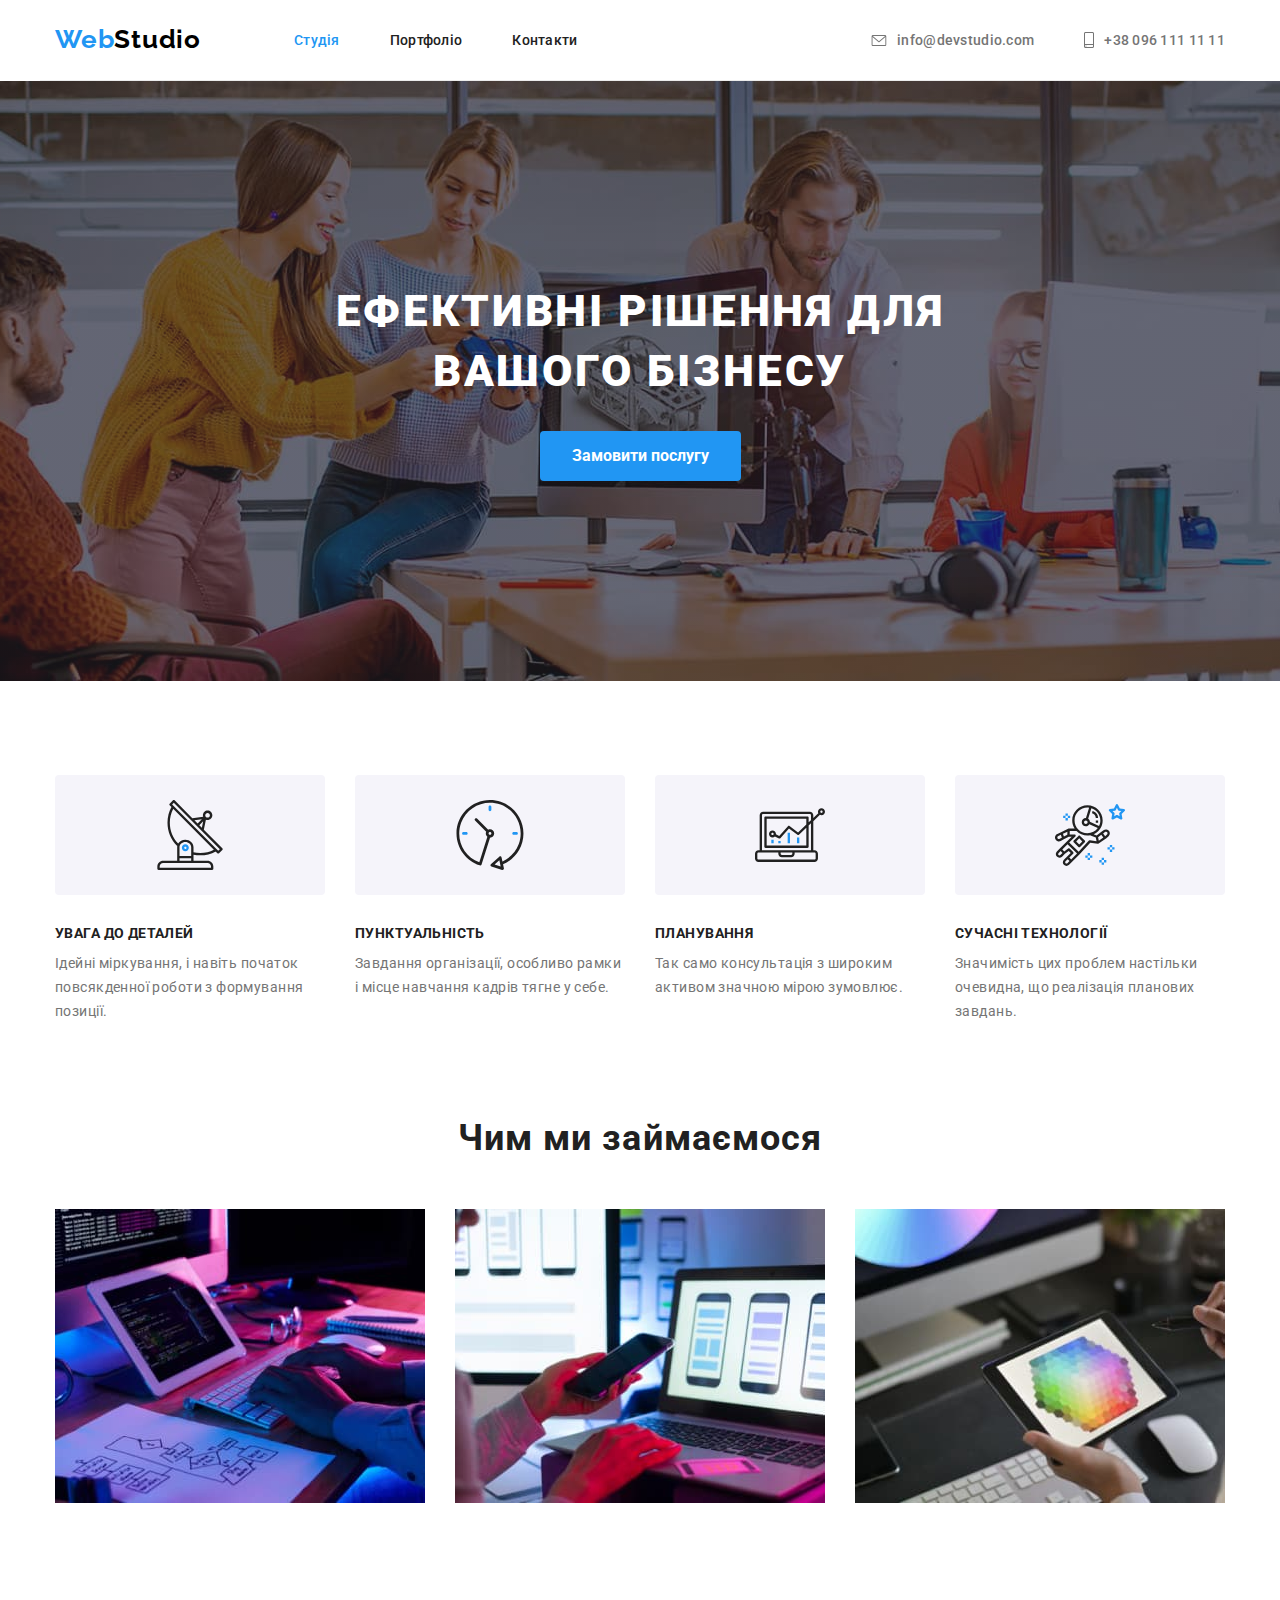
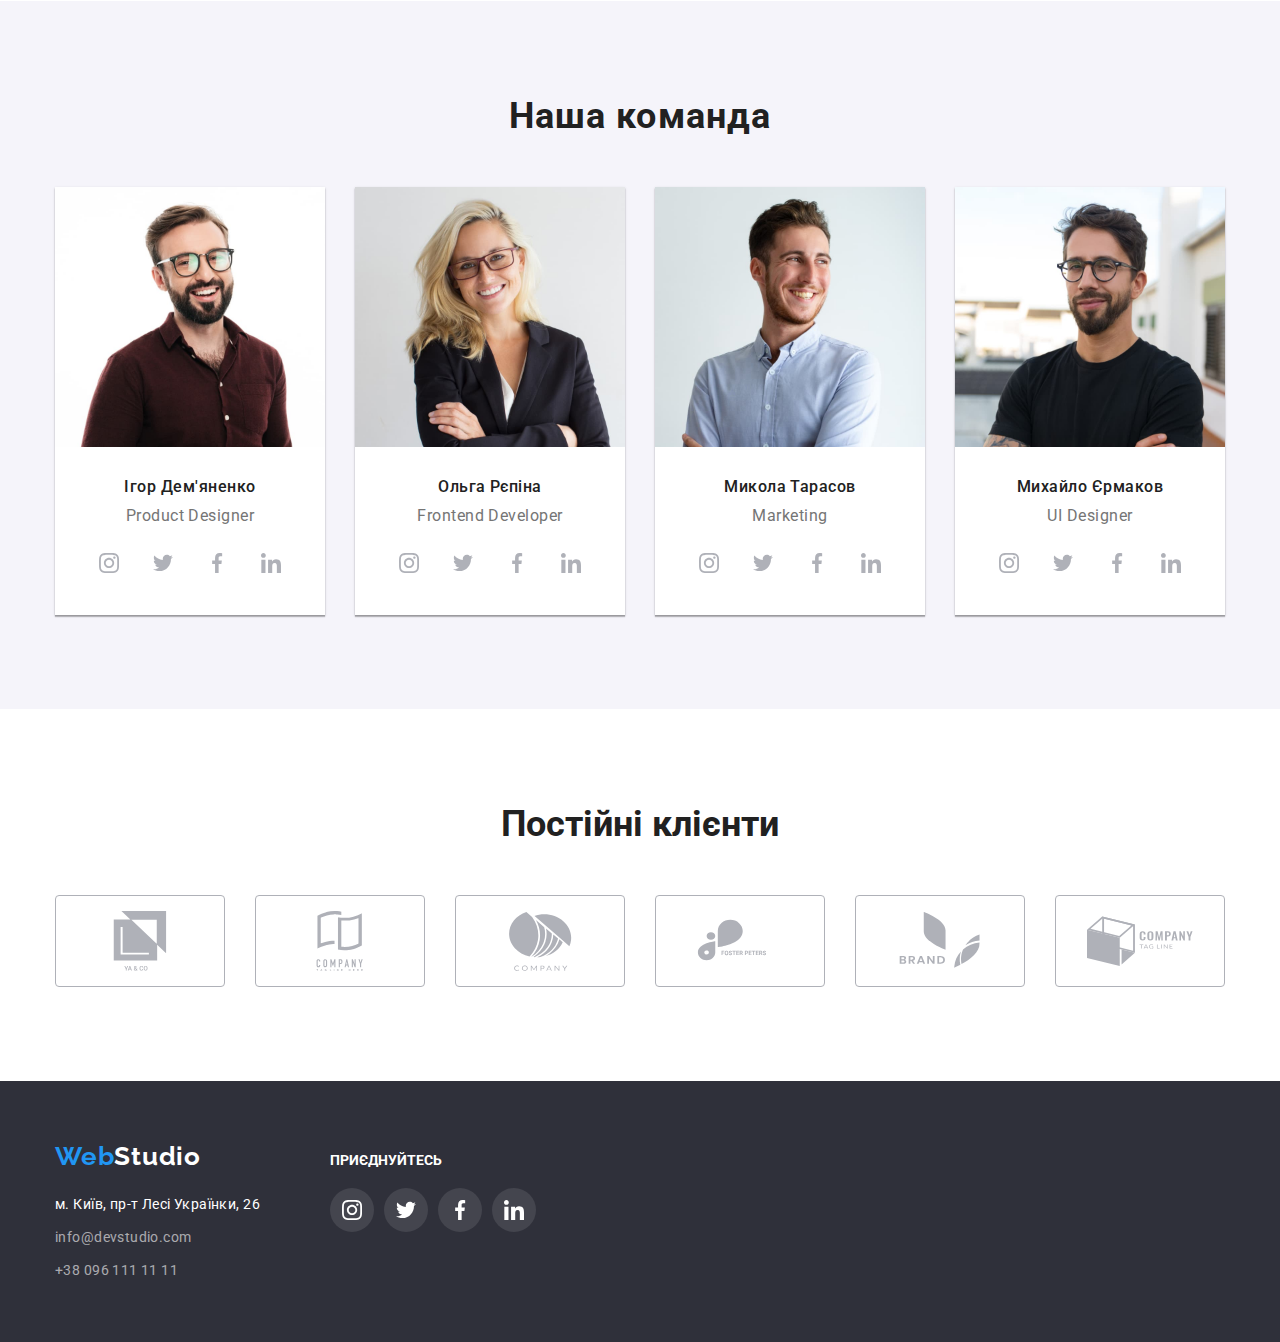
==== index.html @ 6b20730a "підготовка до п’ятої домашньої роботи" ====
<!DOCTYPE html>
<html lang="uk">
  <head>
    <meta charset="UTF-8" />
    <meta http-equiv="X-UA-Compatible" content="IE=edge" />
    <meta name="viewport" content="width=device-width, initial-scale=1.0" />
    <title>Студія</title>
    <link
      rel="stylesheet"
      href="https://cdnjs.cloudflare.com/ajax/libs/modern-normalize/1.1.0/modern-normalize.min.css"
    />
    <link rel="preconnect" href="https://fonts.googleapis.com" />
    <link rel="preconnect" href="https://fonts.gstatic.com" crossorigin />
    <link
      href="https://fonts.googleapis.com/css2?family=Raleway:wght@700&family=Roboto:wght@400;500;700;900&display=swap"
      rel="stylesheet"
    />
    <link rel="stylesheet" href="./css/styles.css" />
  </head>

  <body class="body">
    <!-- Header-->
    <header class="header">
      <div class="container main-nav">
        <nav class="header-nav">
          <a class="header-logo link logo-flex" href="./">Web<span class="header-logo-last">Studio</span></a>
          <ul class="header-list list">
            <li class="header-list-item">
              <a class="header-list-link header-link link active-link" href="./studio.html"
                >Студія</a
              >
            </li>
            <li class="header-list-item">
              <a class="header-list-link header-link link" href="./portfolio.html">Портфоліо</a>
            </li>
            <li class="header-list-item">
              <a class="header-list-link header-link link" href="#">Контакти</a>
            </li>
          </ul>
        </nav>
            <ul class="mail-tel-nav list">
            <li class="item">
              <a class="header-mail-link header-link link" href="mailto:info@devstudio.com">
                <svg class="svg-mail" width="16" height="12">
                  <use href="./images/icons.svg#h-envelope"></use>
                </svg>info@devstudio.com</a>
            </li>
            <li class="item">
              <a class="header-tel-link header-link link" href="tel:+380961111111">
                <svg class="svg-tel" width="10" height="16">
                  <use href="./images/icons.svg#h-smartphone"></use>
                </svg>+38 096 111 11 11</a>
            </li>
            </ul>
        </div>
    </header>
    <main>
      <!--Блок Hero-->
          <section class="hero">
          <div class="container">
            <h1 class="hero-title">Ефективні рішення для вашого бізнесу</h1>
            <button class="hero-button" type="button">Замовити послугу</button>
          </div>
          </section>
         <!--Блок Наші особливості --Features -->
        <section class="features">
          <div class="container">
            <h2 class="visually-hidden">Наші особливості</h2>
            <ul class="features-list list">
              <li class="features-list-item">
                <div class="features-icon">
                <svg class="features-icon-size">
                  <use href="./images/icons.svg#f-antenna"></use>
                </svg>
              </div>
                <h3 class="features-titles">Увага до деталей</h3>
                <p class="features-text">
                  Ідейні міркування, і навіть початок повсякденної роботи з формування позиції.
                </p>
              </li>

              <li class="features-list-item">
                <div class="features-icon">
                <svg class="features-icon-size">
                  <use href="./images/icons.svg#f-clock"></use>
                </svg>
              </div>
                <h3 class="features-titles">Пунктуальність</h3>
                <p class="features-text">
                  Завдання організації, особливо рамки і місце навчання кадрів тягне у себе.
                </p>
              </li>
              <li class="features-list-item">
                <div class="features-icon">
                <svg class="features-icon-size">
                  <use href="./images/icons.svg#f-diagram"></use>
                </svg>
              </div>
                <h3 class="features-titles">Планування</h3>
                <p class="features-text">
                  Так само консультація з широким активом значною мірою зумовлює.
                </p>
              </li>
              <li class="features-list-item">
                <div class="features-icon">
                <svg class="features-icon-size">
                  <use href="./images/icons.svg#f-astronaut"></use>
                </svg>
              </div>
                <h3 class="features-titles">Сучасні технології</h3>
                <p class="features-text">
                  Значимість цих проблем настільки очевидна, що реалізація планових завдань.
                </p>
              </li>
            </ul>
          </div>
        </section>
        <!--Блок Чим ми займаємося -- works -->
        <section class="works">
          <div class="container">
            <h2 class="title-works">Чим ми займаємося</h2>
            <ul class="works-flex list">
              <li class="works-flex-item">
                <img src="./images/work1.jpg" alt="Фото рабочего места с клавиатурой" width="370" />
              </li>
              <li class="works-flex-item">
                <img
                  src="./images/work2.jpg"
                  alt="Фото рабочего места с телефоном и ноутом"
                  width="370"
                />
              </li>
              <li class="works-flex-item">
                <img src="./images/work3.jpg" alt="Фото рабочего места с планшетом" width="370" />
              </li>
            </ul>
          </div>
        </section>
        <!--Блок Наша команда --team -->
        <section class="team">
          <div class="container">
            <h2 class="team-title">Наша команда</h2>
          <ul class="team-cards list">
            <li class="team-cards-item">
              <img class="particapant-photo" src="./images/team_ph1.jpg" alt="Фото участника команды 01" width="270" />
              <div class="particapant-sign"> 
                <h3 class="particapant-name">Ігор Дем'яненко</h3>
                <p class="particapant-post">Product Designer</p>
              <ul class="social-icons list">
                <li class="social-item"><a href="" class="social-link link">
                  <svg class="social-icon" width="20" height="20">
                    <use href="./images/icons.svg#sn-instagram"></use>
                  </svg>
                </a></li>
                <li class="social-item"><a href="" class="social-link link">
                                    <svg class="social-icon" width="20" height="20">
                    <use href="./images/icons.svg#sn-twitter"></use>
                  </svg>
                </a></li>
                <li class="social-item"><a href="" class="social-link link">
                                    <svg class="social-icon" width="20" height="20">
                    <use href="./images/icons.svg#sn-facebook"></use>
                  </svg>
                </a></li>
                <li class="social-item"><a href="" class="social-link link">
                                    <svg class="social-icon" width="20" height="20">
                    <use href="./images/icons.svg#sn-linkedin"></use>
                  </svg>
                </a></li>
              </ul>
              </div>
              </li>
            <li class="team-cards-item">
              <img class="particapant-photo" src="./images/team_ph2.jpg" alt="Фото участника команды 02" width="270" />
              <div class="particapant-sign">
                <h3 class="particapant-name">Ольга Рєпіна</h3>
                <p class="particapant-post">Frontend Developer</p>  
                              <ul class="social-icons list">
                <li class="social-item"><a href="" class="social-link link">
                  <svg class="social-icon" width="20" height="20">
                    <use href="./images/icons.svg#sn-instagram"></use>
                  </svg>
                </a></li>
                <li class="social-item"><a href="" class="social-link link">
                                    <svg class="social-icon" width="20" height="20">
                    <use href="./images/icons.svg#sn-twitter"></use>
                  </svg>
                </a></li>
                <li class="social-item"><a href="" class="social-link link">
                                    <svg class="social-icon" width="20" height="20">
                    <use href="./images/icons.svg#sn-facebook"></use>
                  </svg>
                </a></li>
                <li class="social-item"><a href="" class="social-link link">
                                    <svg class="social-icon" width="20" height="20">
                    <use href="./images/icons.svg#sn-linkedin"></use>
                  </svg>
                </a></li>
              </ul>
              </div>
            </li>
            <li class="team-cards-item">
              <img class="particapant-photo" src="./images/team_ph3.jpg" alt="Фото участника команды 03" width="270" />
              <div class="particapant-sign">
              <h3 class="particapant-name">Микола Тарасов</h3>
              <p class="particapant-post">Marketing</p>
                          <ul class="social-icons list">
                <li class="social-item"><a href="" class="social-link link">
                  <svg class="social-icon" width="20" height="20">
                    <use href="./images/icons.svg#sn-instagram"></use>
                  </svg>
                </a></li>
                <li class="social-item"><a href="" class="social-link link">
                                    <svg class="social-icon" width="20" height="20">
                    <use href="./images/icons.svg#sn-twitter"></use>
                  </svg>
                </a></li>
                <li class="social-item"><a href="" class="social-link link">
                                    <svg class="social-icon" width="20" height="20">
                    <use href="./images/icons.svg#sn-facebook"></use>
                  </svg>
                </a></li>
                <li class="social-item"><a href="" class="social-link link">
                                    <svg class="social-icon" width="20" height="20">
                    <use href="./images/icons.svg#sn-linkedin"></use>
                  </svg>
                </a></li>
              </ul>
            </div>
            </li>
            <li class="team-cards-item">
              <img class="particapant-photo" src="./images/team_ph4.jpg" alt="Фото участника команды 04" width="270" />
              <div class="particapant-sign">
              <h3 class="particapant-name">Михайло Єрмаков</h3>
              <p class="particapant-post">UI Designer</p>
                          <ul class="social-icons list">
                <li class="social-item"><a href="" class="social-link link">
                  <svg class="social-icon" width="20" height="20">
                    <use href="./images/icons.svg#sn-instagram"></use>
                  </svg>
                </a></li>
                <li class="social-item"><a href="" class="social-link link">
                                    <svg class="social-icon" width="20" height="20">
                    <use href="./images/icons.svg#sn-twitter"></use>
                  </svg>
                </a></li>
                <li class="social-item"><a href="" class="social-link link">
                                    <svg class="social-icon" width="20" height="20">
                    <use href="./images/icons.svg#sn-facebook"></use>
                  </svg>
                </a></li>
                <li class="social-item"><a href="" class="social-link link">
                                    <svg class="social-icon" width="20" height="20">
                    <use href="./images/icons.svg#sn-linkedin"></use>
                  </svg>
                </a></li>
              </ul>
            </div>
            </li>
          </ul>
          </div>
          
        </section>
<!--  ---------Постійні клієнти----------  -->
    
        <section class="clients">
          <div class="container">
          <h2 class="clients-title">Постійні клієнти</h2>
          <ul class="clients-content list">
            <li class="clients-item">
              <a href="" class="clients-link">
                <svg class="clients-icon-logo" width="106" height="60">
                  <use href="./images/icons.svg#logo-ya"></use>
                </svg>
              </a>
            </li>
              <li class="clients-item">
              <a href="" class="clients-link">
                <svg class="clients-icon-logo" width="106" height="60">
                  <use href="./images/icons.svg#logo-comp"></use>
                </svg>
              </a>
            </li>
              <li class="clients-item">
              <a href="" class="clients-link">
                <svg class="clients-icon-logo" width="106" height="60">
                  <use href="./images/icons.svg#logo-company"></use>
                </svg>
              </a>
            </li>
             <li class="clients-item">
              <a href="" class="clients-link">
                <svg class="clients-icon-logo" width="106" height="60">
                  <use href="./images/icons.svg#logo-foster"></use>
                </svg>
              </a>
            </li>
             <li class="clients-item">
              <a href="" class="clients-link">
                <svg class="clients-icon-logo" width="106" height="60">
                  <use href="./images/icons.svg#logo-brand"></use>
                </svg>
              </a>
            </li>
              <li class="clients-item">
              <a href="" class="clients-link">
                <svg class="clients-icon-logo" width="106" height="60">
                  <use href="./images/icons.svg#logo-company-line"></use>
                </svg>
              </a>
            </li>
          </ul>
            </div>
        </section>


      </section>
    </main>
    <!--Блок подвал-->
    <!-- убрать где надо бкг -->
    <footer class="footer">
      <div class="footer-content container">
        <div class="">
          <a class="footer-logo link" href="./">Web<span class="footer-logo-last">Studio</span></a>
        <address>
        <ul class="list adress-list">
          <li class="address-line">
            <a class="footer-list-adress link" href="https://goo.gl/maps/aEc3qN7KsG8WqcRj8"
              >м. Київ, пр-т Лесі Українки, 26</a>
          </li>
          <li class="address-line">
            <a class="footer-list-mail link" href="mailto:info@devstudio.com">info@devstudio.com</a>
          </li>
          <li class="address-line"><a class="footer-list-tel link" href="tel:+380961111111">+38 096 111 11 11</a></li>
        </ul>
        </address>
        </div>
        <div class="foot-social-net">
          <h3 class="join-title">приєднуйтесь</h3>
            <ul class="social-icons list">
                <li class="social-item"><a href="" class="social-link link">
                  <svg class="social-icon" width="20" height="20">
                    <use href="./images/icons.svg#sn-instagram"></use>
                  </svg>
                </a></li>
                <li class="social-item"><a href="" class="social-link link">
                  <svg class="social-icon" width="20" height="20">
                    <use href="./images/icons.svg#sn-twitter"></use>
                  </svg>
                </a></li>
                <li class="social-item"><a href="" class="social-link link">
                  <svg class="social-icon" width="20" height="20">
                    <use href="./images/icons.svg#sn-facebook"></use>
                  </svg>
                </a></li>
                <li class="social-item"><a href="" class="social-link link">
                  <svg class="social-icon" width="20" height="20">
                    <use href="./images/icons.svg#sn-linkedin"></use>
                  </svg>
                </a></li>
            </ul>
        </div>  
      </div>
    </footer>
  </body>
</html>
---- css/styles.css ----
/* General styles */
:root {
  --primary-text-color: #757575;
  --title-text-color: #212121;
  --header-logo-color: #2196f3;
  --header-logo-last-color: #000000;
  --footer-logo-color: #2196f3;
  --footer-logo-last-color: #ffffff;
  --accent-color: #2196f3;
  --background-color-fon: #2f303a;
  --hero-color: #ffffff;
  --button-bkg-mouse: #188ce8;
  --background-color-button: #2196f3;
  --team-bkg: #f5f4fa;
  --footer-color-list-adress: #ffffff;
  --footer-color-list-mail-tel: rgba(255, 255, 255, 0.6);
  --button-filtr-font: #212121;
  --button-filtr-bkg: #f5f4fa;
  --button-filtr-font-active: #ffffff;
  --button-filtr-bkg-active: #2196f3;
  --main-nav-bottom-border: #ececec;
  --cards-border: #eeeeee;
  --social-fon-active: #2196f3;
  --social-icon: #afb1b8;
  --features-icon-fon: #f5f4fa;
  --clients-border: #afb1b8;
  --foot-line: rgba(255, 255, 255, 0.1);
}
.body {
  font-family: 'Roboto', sans-serif;
  font-style: normal;
}

.visually-hidden {
  position: absolute;
  white-space: nowrap;
  width: 1px;
  height: 1px;
  overflow: hidden;
  border: 0;
  padding: 0;
  clip: rect(0 0 0 0);
  clip-path: inset(50%);
  margin: -1px;
}

h1,
h2,
h3,
h4,
h5,
p,
ul {
  margin: 0;
}
.link {
  text-decoration: none;
}

.list {
  list-style: none;
  padding: 0;
  margin: 0;
}

.container {
  width: 1200px;
  padding-left: 15px;
  padding-right: 15px;
  margin-left: auto;
  margin-right: auto;
  /* outline: 2px solid red; */
}

.main-nav {
  display: flex;
  align-items: center;
  border-bottom: 1px solid var(--main-nav-bottom-border);
}
/* Header styles */
.header-nav {
  display: flex;
}
.logo-flex {
  display: flex;
  padding-top: 24px;
  padding-bottom: 25px;
  margin-left: 0px;
}
.header-logo {
  font-family: 'Raleway';
  font-style: normal;
  font-weight: 700;
  font-size: 26px;
  line-height: calc(31 / 26);
  letter-spacing: 0.03em;
  color: var(--header-logo-color);
}
.header-logo-last {
  margin-right: 0;
  color: var(--header-logo-last-color);
}
.header-list {
  display: flex;
  margin-left: 93px;
}
.header-list-link {
  display: block;
  padding-top: 32px;
  padding-bottom: 32px;
  font-weight: 500;
  font-size: 14px;
  line-height: calc(16 / 14);
  letter-spacing: 0.02em;
  color: var(--title-text-color);
  /* background-color: tomato; */
}

.header-list-item:not(:last-child) {
  margin-right: 50px;
}

.header-list-link:hover,
.header-list-link:active,
.header-tel-link:hover,
.header-tel-link:active,
.header-mail-link:hover,
.header-mail-link:active {
  color: var(--accent-color);
}

.active-link {
  color: var(--accent-color);
}

.mail-tel-nav {
  display: flex;
  margin-left: auto;
}

/* .mail-tel-nav .item + .item {
  margin-left: 50px;
} */
.mail-tel-nav .item:not(:last-child) {
  margin-right: 50px;
}

.header-tel-link {
  display: flex;
  /* justify-content: center; */
  align-items: center;
  font-weight: 500;
  font-size: 14px;
  line-height: calc(16 / 14);
  letter-spacing: 0.02em;
  color: var(--primary-text-color);
}

.header-mail-link {
  display: flex;
  /* text-align: center; */
  align-items: center;
  /* justify-content: center; */
  font-size: 14px;
  font-weight: 500;
  line-height: calc(16 / 14);
  letter-spacing: 0.02em;
  color: var(--primary-text-color);
}

.svg-mail {
  fill: currentColor;
  width: 16px;
  height: 11px;
  margin-right: 10px;
}
/* .svg-mail:hover {
  fill: var(--accent-color);
} */

.svg-tel {
  fill: currentColor;
  margin-right: 10px;
}

/* Hero style  -----------------------------*/
.hero {
  margin-left: auto;
  margin-right: auto;
  padding-top: 200px;
  padding-bottom: 200px;
  text-align: center;
  background-color: var(--background-color-fon);
  /* если пропадет картинка то останется фон для удобства */
  max-width: 1600px;
  height: 600px;
  background-image: linear-gradient(to right, rgba(47, 48, 58, 0.4), rgba(47, 48, 58, 0.4)),
    url('../images/hero-fon.jpg');
  background-repeat: no-repeat;
  background-position: center;
}

.hero-title {
  /* margin-top: 0; */
  width: 696px;
  margin: 0 auto 30px;
  /* равнение маржином c нижним маржином как подсказала ментор */
  font-weight: 900;
  font-size: 44px;
  line-height: calc(60 / 44);
  text-align: center;
  letter-spacing: 0.06em;
  text-transform: uppercase;
  color: var(--hero-color);
  display: block;
}

.hero-button {
  font-family: inherit;
  font-weight: 700;
  font-size: 16px;
  line-height: calc(30 / 16);
  color: var(--hero-color);
  background-color: var(--background-color-button);
  border-radius: 4px;
  border: none;
  padding: 10px 32px;

  /* Width 216px Height 50px  СЂР°Р·РјРµСЂ РєРЅРѕРїРєРё РІ РјР°РєРµС‚Рµ*/
}
.hero-button:hover,
.hero-button:active {
  background-color: var(--button-bkg-mouse);
  cursor: pointer;
}

/* Features styles */
.features {
  padding-top: 94px;
  padding-bottom: 94px;
  /* background-color: #188ce8; */
}
.features-titles {
  margin-top: 0;
  margin-bottom: 10px;
  text-align: left;
  font-weight: 700;
  font-size: 14px;
  line-height: calc(16 / 14);
  letter-spacing: 0.03em;
  text-transform: uppercase;
  color: var(--title-text-color);
}
.features-icon {
  display: flex;
  justify-content: center;
  align-items: center;
  width: 270px;
  height: 120px;
  background-color: var(--features-icon-fon);
  border-radius: 4px;
  margin-bottom: 30px;
}
.features-icon-size {
  width: 70px;
  height: 70px;
}

.features-list {
  display: flex;
  flex-wrap: wrap;
}

.features-list-item {
  width: 270px;
  margin-right: 30px;
  margin-bottom: 0;
}
.features-list-item:nth-child(4n) {
  margin-right: 0;
}

.features-text {
  font-weight: 400;
  font-size: 14px;
  line-height: calc(24 / 14);
  letter-spacing: 0.03em;
  color: var(--primary-text-color);
}
.feature .features-text {
  margin-top: 0;
  margin-bottom: 0;
  font-weight: 400;
  font-size: 14px;
  line-height: calc(24 / 14);
  letter-spacing: 0.03em;
  color: var(--primary-text-color);
}
/* works styles */
.works {
  margin-top: 0;
  margin-bottom: 0;
  padding-bottom: 94px;
}
.title-works {
  margin-top: 0;
  margin-bottom: 50px;
  font-weight: 700;
  font-size: 36px;
  line-height: calc(42 / 36);
  text-align: center;
  letter-spacing: 0.03em;
  color: var(--title-text-color);
}
.works-flex {
  display: flex;
}
.works-flex-item {
  width: 370px;
  margin-right: 30px;
}
.works-flex-item:nth-child(3n) {
  margin-right: 0;
}
/* team styles */

.team {
  margin-top: 0;
  margin-bottom: 0;
  padding-top: 94px;
  padding-bottom: 94px;
  background-color: var(--team-bkg);
}
.team-title {
  margin-top: 0;
  margin-bottom: 50px;
  font-weight: 700;
  font-size: 36px;
  line-height: calc(42 / 36);
  text-align: center;
  letter-spacing: 0.03em;
  color: var(--title-text-color);
}

.team-cards {
  display: flex;
}
.particapant-photo {
  display: block;
  width: 100%;
  height: auto;
}
.team-cards-item {
  width: 270px;
  margin-right: 30px;
  background-color: var(--button-filtr-font-active);
  box-shadow: 0px 2px 1px rgba(0, 0, 0, 0.2), 0px 1px 1px rgba(0, 0, 0, 0.14),
    0px 1px 3px rgba(0, 0, 0, 0.12);
}
.team-cards-item:nth-child(4n) {
  margin-right: 0;
}
.particapant-photo {
  margin-top: 0;
  margin-bottom: 0;
}
.particapant-sign {
  padding-top: 30px;
  padding-bottom: 30px;
}
.particapant-name {
  font-weight: 500;
  font-size: 16px;
  line-height: calc(19 / 16);
  text-align: center;
  letter-spacing: 0.03em;
  color: var(--title-text-color);
}
.particapant-post {
  margin-top: 10px;
  font-weight: 400;
  font-size: 16px;
  line-height: calc(19 / 16);
  text-align: center;
  letter-spacing: 0.03em;
  color: var(--primary-text-color);
}

.team-cards-item .social-icons {
  display: flex;
  justify-content: center;
  margin-top: 16px;
}
.team-cards-item .social-item {
  width: 44px;
  height: 44px;
  margin-right: 10px;
}
.team-cards-item .social-item:last-child {
  margin-right: 0;
}
.team-cards-item .social-link {
  width: 100%;
  height: 100%;
  display: inline-block;
  display: flex;
  align-items: center;
  justify-content: center;
  background-color: #ffff;
  border-radius: 50%;
}
.team-cards-item .social-link:hover {
  background-color: var(--social-fon-active);
}

.team-cards-item .social-icon {
  /* fill: red; */
  fill: var(--social-icon);
}
.team-cards-item .social-link:hover .social-icon {
  fill: var(--hero-color);
  /* (СУПЕР способ Карины) */
}

.clients {
  margin-top: 0;
  margin-bottom: 0;
  padding-top: 94px;
  padding-bottom: 94px;
}
.clients-title {
  margin-top: 0;
  margin-bottom: 50px;
  color: var(--title-text-color);
  font-weight: 700;
  font-size: 36px;
  line-height: calc(42 / 36);
  text-align: center;
}
.clients-content {
  display: flex;
  gap: 30px;
}
.clients-item {
  flex-basis: calc((100% - 5 * 30px) / 6);
}

/* .clients-item:last-child {
  margin-right: 0px;
}    чекаю на формулу від пані Наталі */

.clients-link {
  display: flex;
  align-items: center;
  justify-content: center;
  border: 1px solid var(--clients-border);
  border-radius: 4px;
  height: 92px;
  color: var(--clients-border);
}

.clients-link:hover {
  color: var(--accent-color);
  border: 1px solid var(--accent-color);
}
/* А здесь без фокуса Карины сработало  */
.clients-icon-logo {
  fill: currentColor;
}

/* footer styles */
.footer {
  padding-top: 60px;
  padding-bottom: 60px;
  background-color: var(--background-color-fon);
}

.footer-content {
  display: flex;
  align-items: baseline;
}
.footer-logo {
  font-family: 'Raleway';
  font-style: normal;
  font-weight: 700;
  font-size: 26px;
  line-height: calc(31 / 26);
  letter-spacing: 0.03em;
  color: var(--footer-logo-color);
}
.footer-logo-last {
  color: var(--footer-logo-last-color);
}
.adress-list {
  display: block;
  margin-top: 20px;
}
.address-line:not(:last-child) {
  margin-bottom: 9px;
}
.footer-list-adress {
  font-style: normal;
  font-weight: 400;
  font-size: 14px;
  line-height: calc(24 / 14);
  letter-spacing: 0.03em;
  color: var(--footer-color-list-adress);
}
.footer-list-mail {
  font-style: normal;
  font-weight: 400;
  font-size: 14px;
  line-height: calc(24 / 14);
  letter-spacing: 0.03em;
  color: var(--footer-color-list-mail-tel);
}
.footer-list-tel {
  font-style: normal;
  font-weight: 400;
  font-size: 14px;
  line-height: calc(24 / 14);
  letter-spacing: 0.03em;
  color: var(--footer-color-list-mail-tel);
}
.footer-list-adress:hover,
.footer-list-adress:active,
.footer-list-mail:hover,
.footer-list-mail:active,
.footer-list-tel:hover,
.footer-list-tel:active {
  color: var(--accent-color);
}
.foot-social-net {
  display: block;
  margin-left: 70px;
}
.join-title {
  color: var(--footer-color-list-adress);
  font-weight: 700;
  font-size: 14px;
  line-height: calc(16 / 14);
  text-transform: uppercase;
  margin-bottom: 20px;
}
.foot-social-net .social-icons {
  display: flex;
  justify-content: center;
}
.foot-social-net .social-item {
  width: 44px;
  height: 44px;
  margin-right: 10px;
}
.foot-social-net .social-item:last-child {
  margin-right: 0;
}
.foot-social-net .social-link {
  width: 100%;
  height: 100%;
  display: inline-block;
  display: flex;
  align-items: center;
  justify-content: center;
  background-color: var(--foot-line);
  border-radius: 50%;
}

.foot-social-net .social-link:hover {
  background-color: var(--social-fon-active);
}

.foot-social-net .social-icon {
  fill: var(--hero-color);
}
.foot-social-net .social-link:hover .social-icon {
  fill: var(--hero-color);
  /* (СУПЕР способ Карины) */
}

/* portfolio */
.portfolio {
  padding-top: 94px;
  padding-bottom: 94px;
}
.portfolio-menu-flex {
  display: flex;
  justify-content: center;
}
.portfolio-filtr-link {
  padding: 6px 22px;
  font-family: inherit;
  font-weight: 500;
  font-size: 16px;
  line-height: calc(26 / 16);
  text-align: center;
  letter-spacing: 0.03em;
  color: var(--button-filtr-fontr);
  background-color: var(--button-filtr-bkg);
  cursor: pointer;
  border: none;
  border-radius: 4px;
}
.portfolio-menu:not(:last-child) {
  margin-right: 8px;
}
.active-filtr {
  color: var(--button-filtr-font-active);
  background-color: var(--button-filtr-bkg-active);
}
.portfolio-filtr-link:hover,
.portfolio-filtr-link:active {
  color: var(--button-filtr-font-active);
  background-color: var(--button-filtr-bkg-active);
  box-shadow: 0px 2px 2px rgba(0, 0, 0, 0.12), 0px 1px 2px rgba(0, 0, 0, 0.08);
}
.portfolio-container {
  display: flex;
  flex-wrap: wrap;
  margin-top: 50px;
}
.portfolio-container-item {
  width: 370px;
  margin-right: 30px;
  margin-bottom: 30px;
  flex-basis: calc((100% - 60px) / 3);
}
.portfolio-container-item:nth-child(3n) {
  margin-right: 0;
}
.portfolio-container-item:last-child {
  margin-right: 0;
  margin-bottom: 0;
}
.portfolio-link {
  display: block;
}
.portfolio-link:hover {
  box-shadow: 1px 4px 6px rgba(0, 0, 0, 0.16), 0px 4px 4px rgba(0, 0, 0, 0.06),
    0px 1px 1px rgba(0, 0, 0, 0.12);
}
.portfolio-img {
  display: block;
  width: 100%;
  height: auto;
}
.portfolio-sign {
  padding: 20px 24px;
  border-right: 1px solid var(--cards-border);
  border-bottom: 1px solid var(--cards-border);
  border-left: 1px solid var(--cards-border);
}
.portfolio-project {
  font-weight: 700;
  font-size: 18px;
  line-height: calc(36 / 18);
  letter-spacing: 0.06em;
  color: var(--title-text-color);
}
.portfolio-filtr-name {
  margin-top: 4px;
  font-weight: 400;
  font-size: 16px;
  line-height: calc(30 / 16);
  letter-spacing: 0.03em;
  color: var(--primary-text-color);
}

/* .portfolio-container-item:nth-child(-n + 3) {
  margin-bottom: 0; */
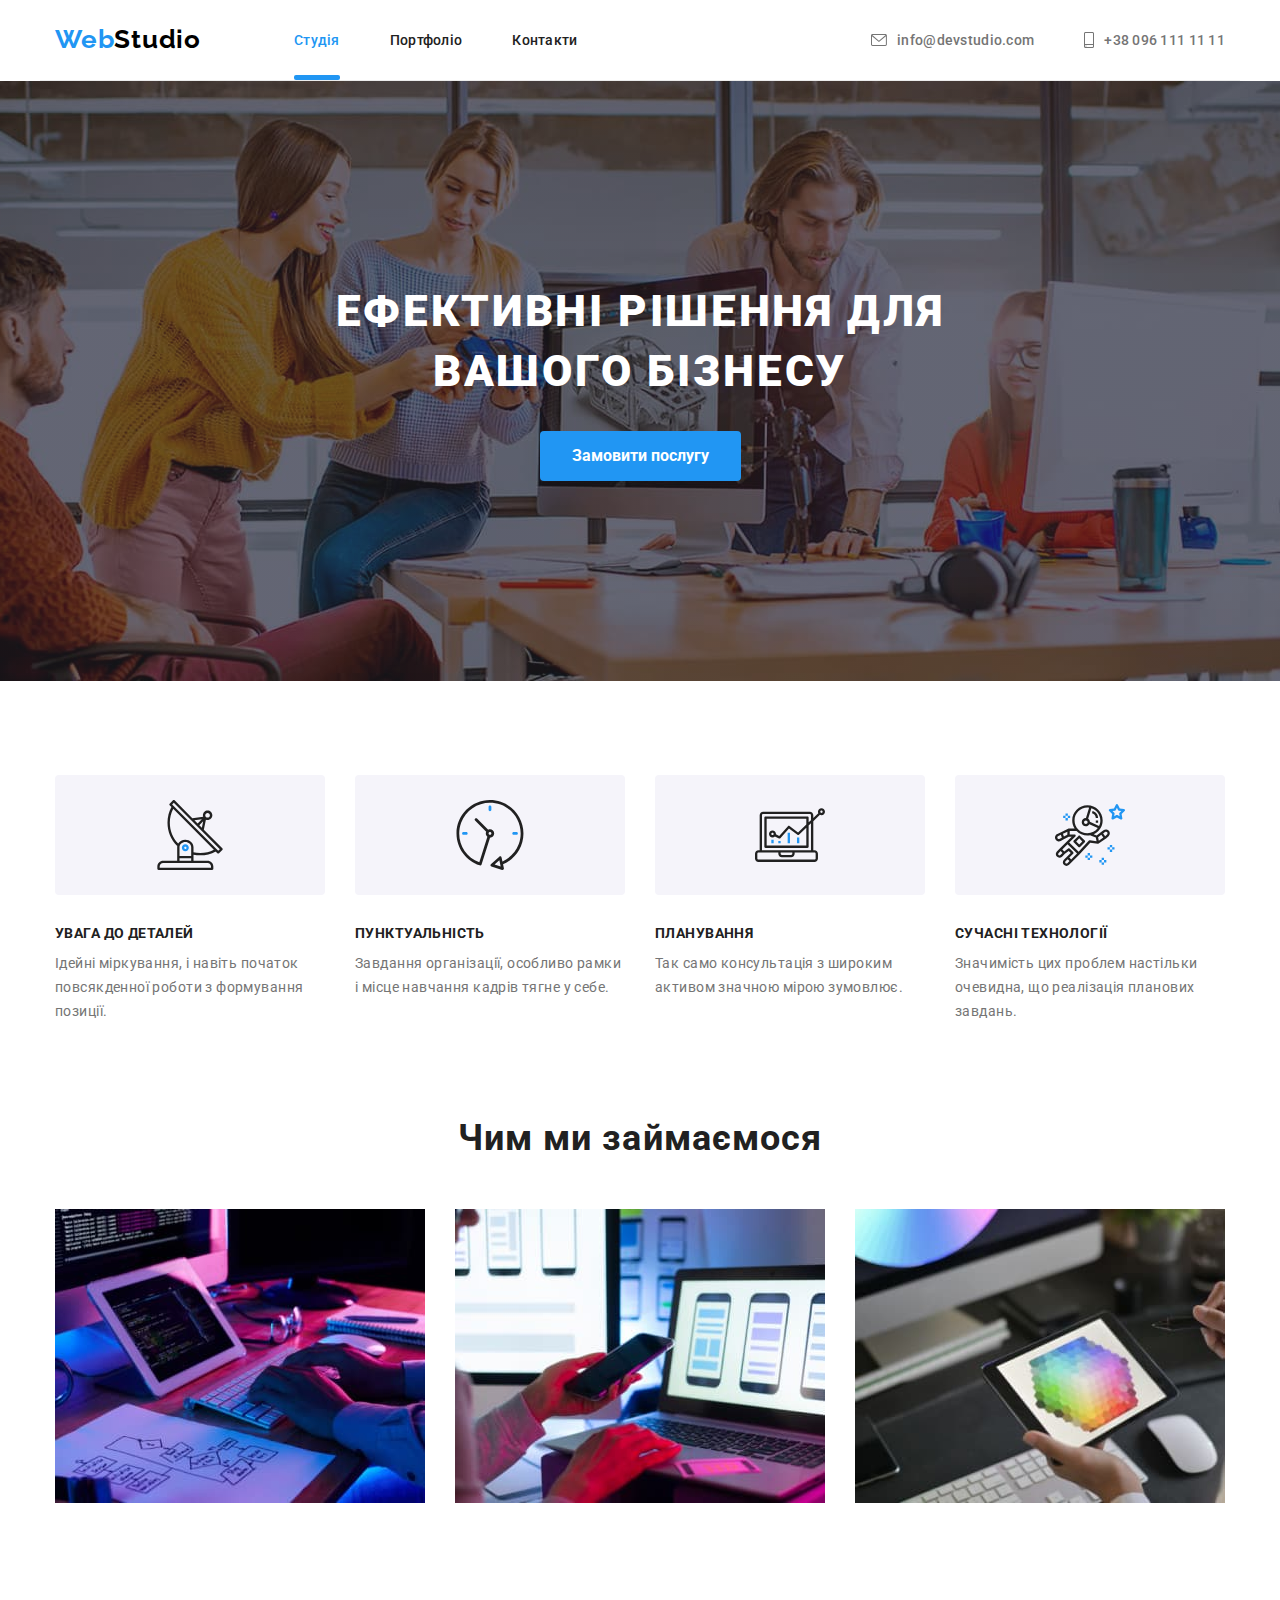
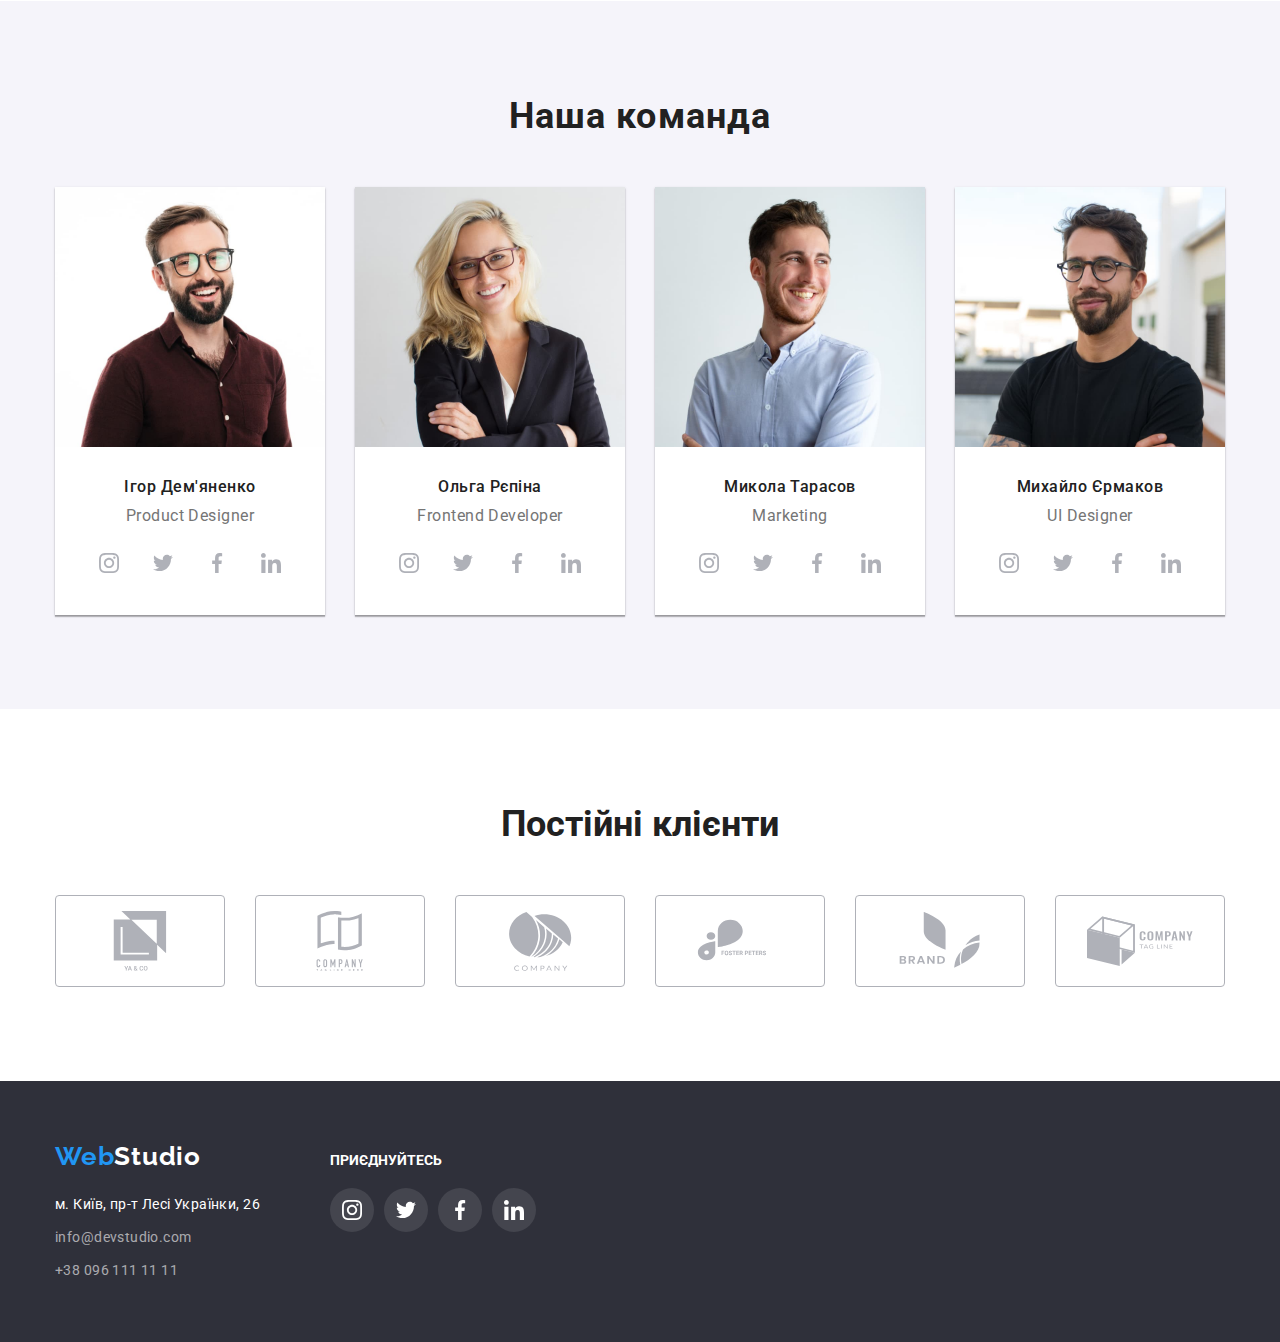
==== commit b293bd7f: "зробив відкреслювання та меню" ====
--- a/index.html
+++ b/index.html
@@ -26,27 +26,27 @@
           <a class="header-logo link logo-flex" href="./">Web<span class="header-logo-last">Studio</span></a>
           <ul class="header-list list">
             <li class="header-list-item">
-              <a class="header-list-link header-link link active-link" href="./studio.html"
+              <a class="header-list-link link active-link" href="./studio.html"
                 >Студія</a
               >
             </li>
             <li class="header-list-item">
-              <a class="header-list-link header-link link" href="./portfolio.html">Портфоліо</a>
+              <a class="header-list-link link" href="./portfolio.html">Портфоліо</a>
             </li>
             <li class="header-list-item">
-              <a class="header-list-link header-link link" href="#">Контакти</a>
+              <a class="header-list-link link" href="#">Контакти</a>
             </li>
           </ul>
         </nav>
             <ul class="mail-tel-nav list">
             <li class="item">
-              <a class="header-mail-link header-link link" href="mailto:info@devstudio.com">
+              <a class="header-mail-link link" href="mailto:info@devstudio.com">
                 <svg class="svg-mail" width="16" height="12">
                   <use href="./images/icons.svg#h-envelope"></use>
                 </svg>info@devstudio.com</a>
             </li>
             <li class="item">
-              <a class="header-tel-link header-link link" href="tel:+380961111111">
+              <a class="header-tel-link link" href="tel:+380961111111">
                 <svg class="svg-tel" width="10" height="16">
                   <use href="./images/icons.svg#h-smartphone"></use>
                 </svg>+38 096 111 11 11</a>
--- a/css/styles.css
+++ b/css/styles.css
@@ -108,11 +108,14 @@
   display: block;
   padding-top: 32px;
   padding-bottom: 32px;
+  color: var(--title-text-color);
   font-weight: 500;
   font-size: 14px;
   line-height: calc(16 / 14);
   letter-spacing: 0.02em;
-  color: var(--title-text-color);
+  transition-duration: 250ms;
+  transition-timing-function: cubic-bezier(0.42, 0, 0.58, 1);
+  position: relative;
   /* background-color: tomato; */
 }
 
@@ -133,6 +136,27 @@
   color: var(--accent-color);
 }
 
+.header-list-link::after {
+  content: " ";
+  display: block;
+  width: 100%;
+  height: 5px;
+  border-radius: 2px;
+  background-color: var(--accent-color);
+  position: absolute;
+  left: 0px;
+  bottom: 0px;
+  opacity: 0;
+  transition-property: opacity;
+  transition-duration: 250ms;
+  transition-timing-function: cubic-bezier(0.42, 0, 0.58, 1);
+}
+.header-list-link:hover:after {
+  opacity: 1;
+}
+.active-link::after {
+  opacity: 1;
+}
 .mail-tel-nav {
   display: flex;
   margin-left: auto;
@@ -147,31 +171,30 @@
 
 .header-tel-link {
   display: flex;
-  /* justify-content: center; */
   align-items: center;
   font-weight: 500;
   font-size: 14px;
   line-height: calc(16 / 14);
   letter-spacing: 0.02em;
   color: var(--primary-text-color);
+  transition-duration: 250ms;
+  transition-timing-function: cubic-bezier(0.42, 0, 0.58, 1);
 }
 
 .header-mail-link {
   display: flex;
-  /* text-align: center; */
   align-items: center;
-  /* justify-content: center; */
   font-size: 14px;
   font-weight: 500;
   line-height: calc(16 / 14);
   letter-spacing: 0.02em;
   color: var(--primary-text-color);
+  transition-duration: 250ms;
+  transition-timing-function: cubic-bezier(0.42, 0, 0.58, 1);
 }
 
 .svg-mail {
   fill: currentColor;
-  width: 16px;
-  height: 11px;
   margin-right: 10px;
 }
 /* .svg-mail:hover {
@@ -225,12 +248,13 @@
   border-radius: 4px;
   border: none;
   padding: 10px 32px;
-
+  transition-duration: 250ms;
+  transition-timing-function: cubic-bezier(0.42, 0, 0.58, 1);
   /* Width 216px Height 50px  СЂР°Р·РјРµСЂ РєРЅРѕРїРєРё РІ РјР°РєРµС‚Рµ*/
 }
 .hero-button:hover,
 .hero-button:active {
-  background-color: var(--button-bkg-mouse);
+  background-color: var(--button-bkg-mouse); 
   cursor: pointer;
 }
 
@@ -402,12 +426,14 @@
 .team-cards-item .social-link {
   width: 100%;
   height: 100%;
-  display: inline-block;
+  /* display: inline-block; */
   display: flex;
   align-items: center;
   justify-content: center;
   background-color: #ffff;
   border-radius: 50%;
+  transition-duration: 250ms;
+  transition-timing-function: cubic-bezier(0.42, 0, 0.58, 1);
 }
 .team-cards-item .social-link:hover {
   background-color: var(--social-fon-active);
@@ -457,6 +483,8 @@
   border-radius: 4px;
   height: 92px;
   color: var(--clients-border);
+  transition-duration: 250ms;
+  transition-timing-function: cubic-bezier(0.42, 0, 0.58, 1);
 }
 
 .clients-link:hover {
@@ -505,6 +533,8 @@
   line-height: calc(24 / 14);
   letter-spacing: 0.03em;
   color: var(--footer-color-list-adress);
+  transition-duration: 250ms;
+  transition-timing-function: cubic-bezier(0.42, 0, 0.58, 1);
 }
 .footer-list-mail {
   font-style: normal;
@@ -513,6 +543,8 @@
   line-height: calc(24 / 14);
   letter-spacing: 0.03em;
   color: var(--footer-color-list-mail-tel);
+  transition-duration: 250ms;
+  transition-timing-function: cubic-bezier(0.42, 0, 0.58, 1);
 }
 .footer-list-tel {
   font-style: normal;
@@ -521,6 +553,8 @@
   line-height: calc(24 / 14);
   letter-spacing: 0.03em;
   color: var(--footer-color-list-mail-tel);
+  transition-duration: 250ms;
+  transition-timing-function: cubic-bezier(0.42, 0, 0.58, 1);
 }
 .footer-list-adress:hover,
 .footer-list-adress:active,
@@ -563,6 +597,8 @@
   justify-content: center;
   background-color: var(--foot-line);
   border-radius: 50%;
+  transition-duration: 250ms;
+  transition-timing-function: cubic-bezier(0.42, 0, 0.58, 1);
 }
 
 .foot-social-net .social-link:hover {
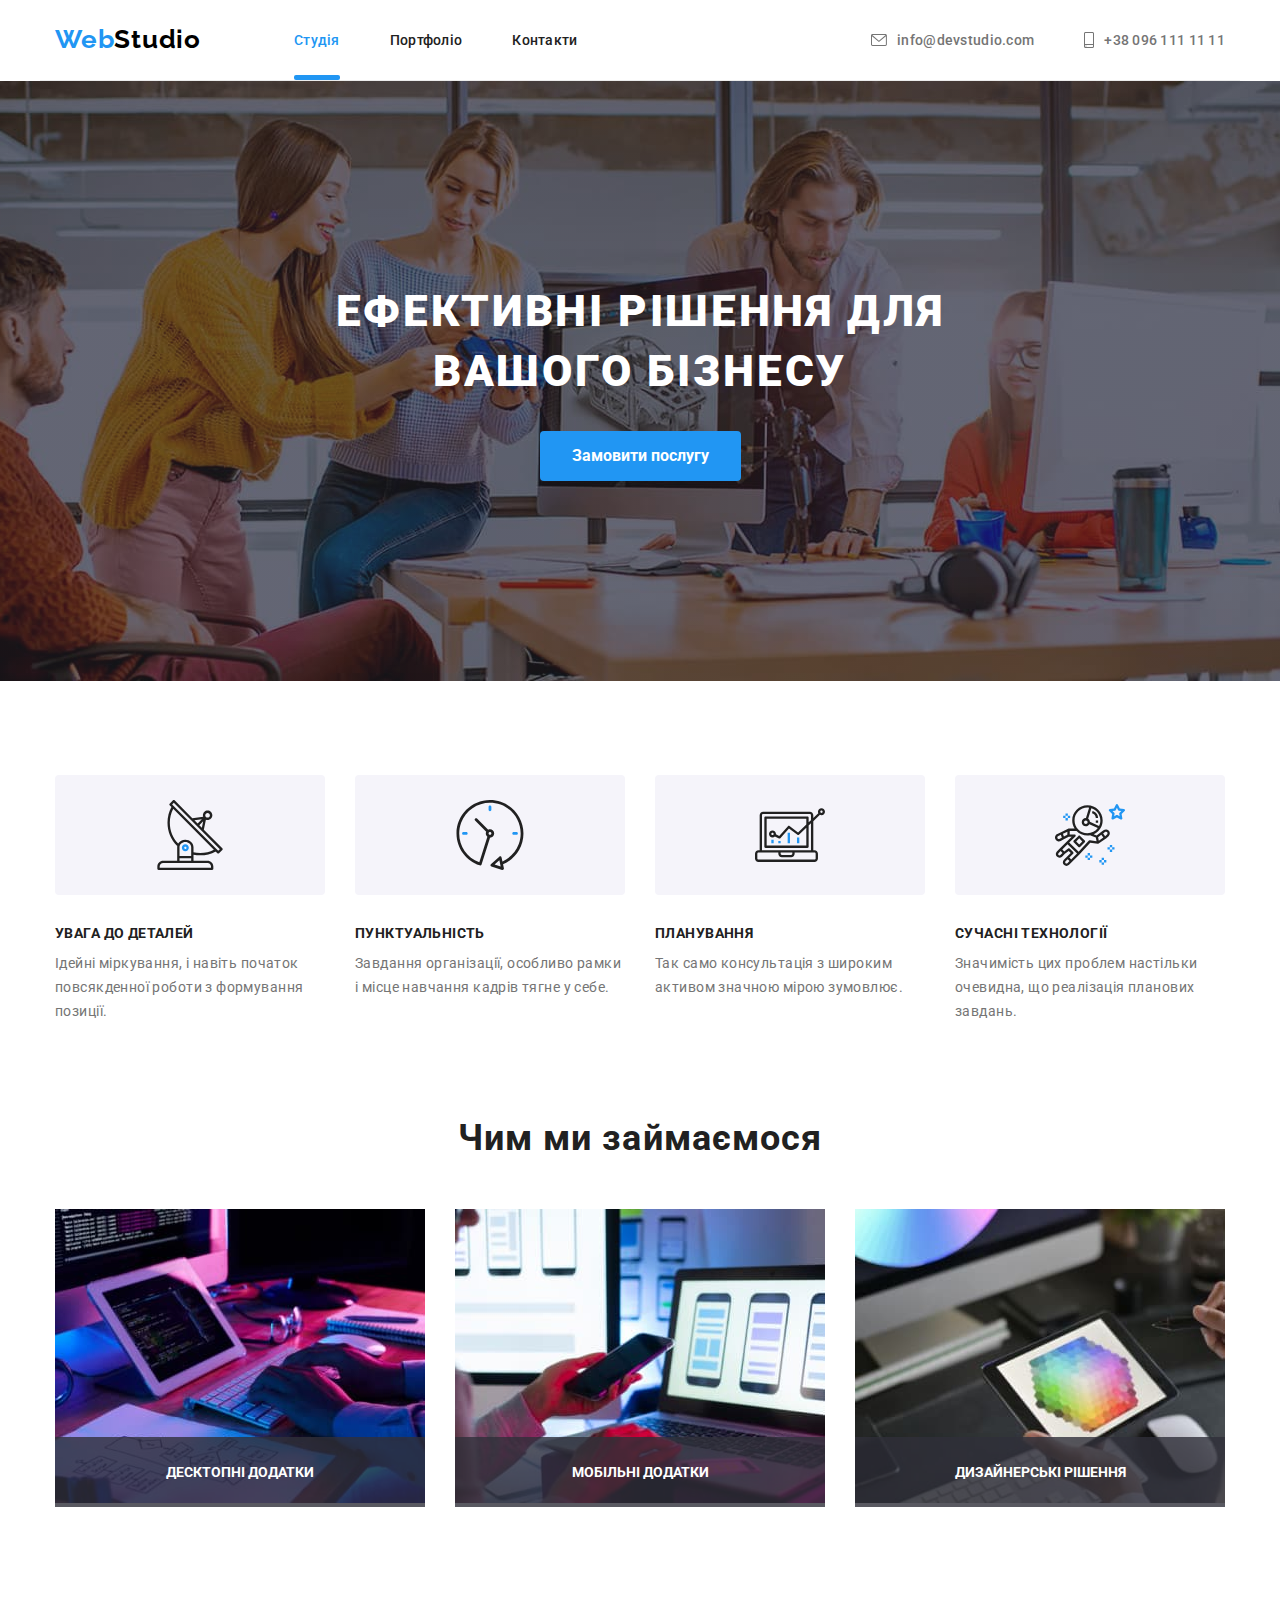
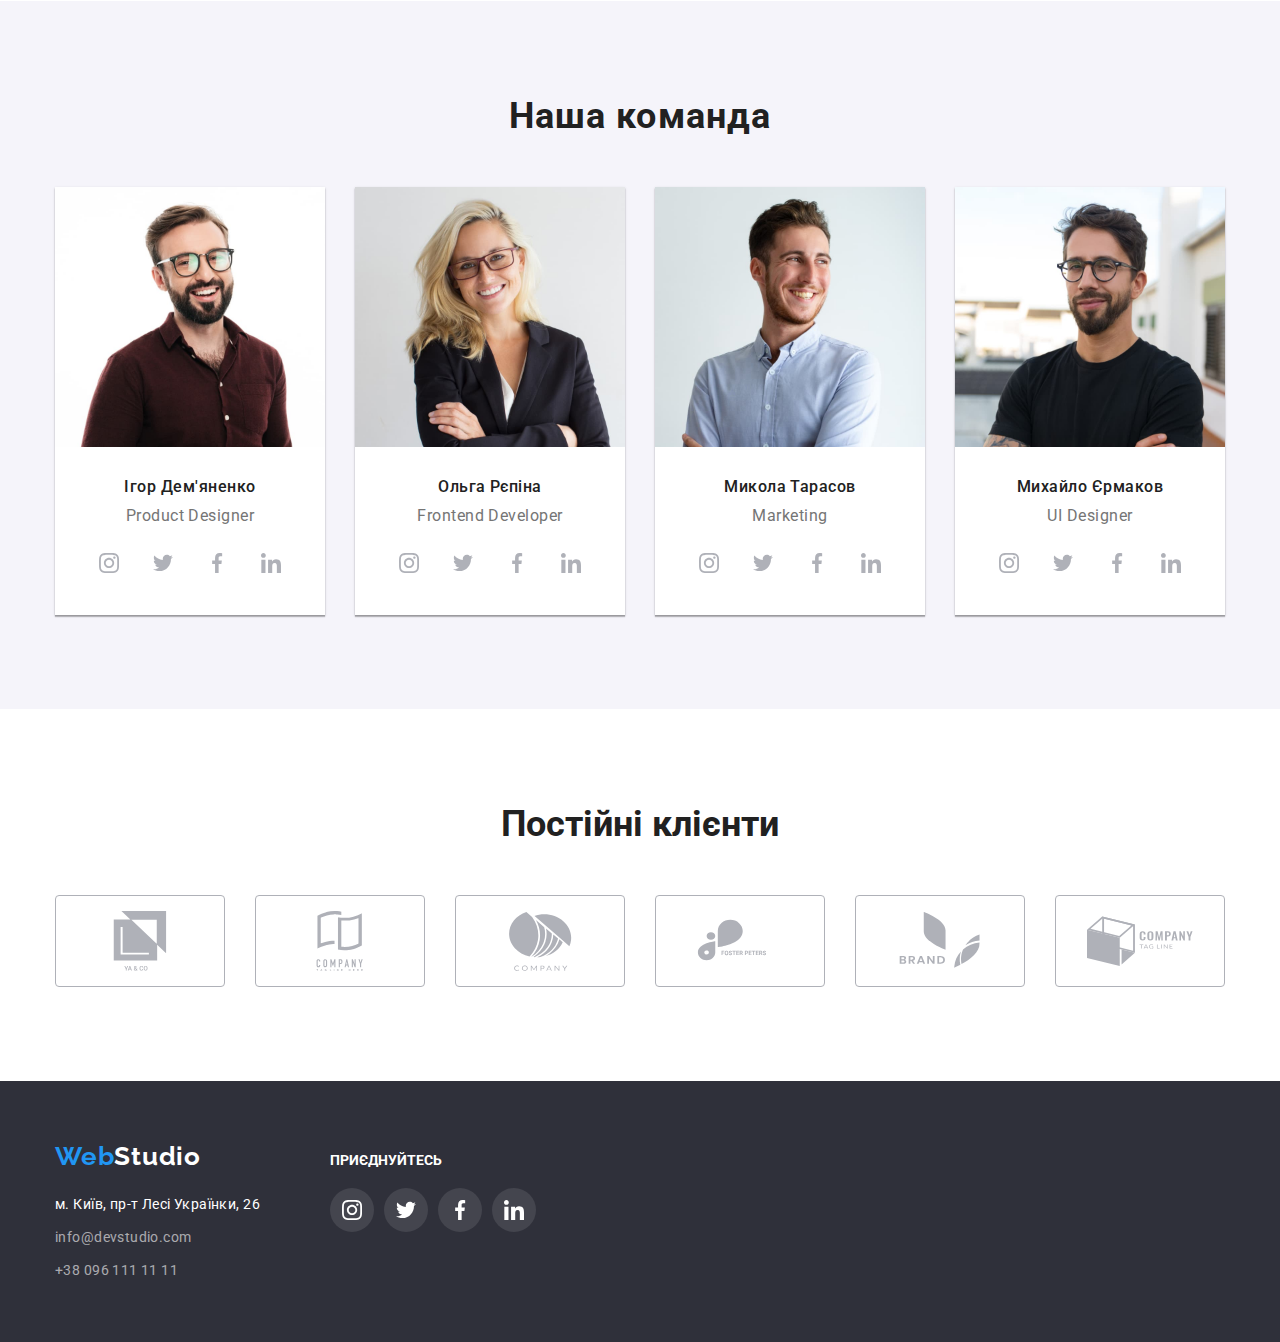
==== commit 7e065330: "зробив все окрім модалки" ====
--- a/index.html
+++ b/index.html
@@ -122,6 +122,7 @@
             <ul class="works-flex list">
               <li class="works-flex-item">
                 <img src="./images/work1.jpg" alt="Фото рабочего места с клавиатурой" width="370" />
+                <h3 class="works-description">Десктопні додатки</h3>
               </li>
               <li class="works-flex-item">
                 <img
@@ -129,9 +130,11 @@
                   alt="Фото рабочего места с телефоном и ноутом"
                   width="370"
                 />
+                <h3 class="works-description">Мобільні додатки</h3>               
               </li>
               <li class="works-flex-item">
                 <img src="./images/work3.jpg" alt="Фото рабочего места с планшетом" width="370" />
+                <h3 class="works-description">Дизайнерські рішення</h3>
               </li>
             </ul>
           </div>
--- a/css/styles.css
+++ b/css/styles.css
@@ -114,7 +114,7 @@
   line-height: calc(16 / 14);
   letter-spacing: 0.02em;
   transition-duration: 250ms;
-  transition-timing-function: cubic-bezier(0.42, 0, 0.58, 1);
+  transition-timing-function: cubic-bezier(0.4, 0, 0.2, 1);
   position: relative;
   /* background-color: tomato; */
 }
@@ -149,7 +149,7 @@
   opacity: 0;
   transition-property: opacity;
   transition-duration: 250ms;
-  transition-timing-function: cubic-bezier(0.42, 0, 0.58, 1);
+  transition-timing-function: cubic-bezier(0.4, 0, 0.2, 1);
 }
 .header-list-link:hover:after {
   opacity: 1;
@@ -178,7 +178,7 @@
   letter-spacing: 0.02em;
   color: var(--primary-text-color);
   transition-duration: 250ms;
-  transition-timing-function: cubic-bezier(0.42, 0, 0.58, 1);
+  transition-timing-function: cubic-bezier(0.4, 0, 0.2, 1);
 }
 
 .header-mail-link {
@@ -190,7 +190,7 @@
   letter-spacing: 0.02em;
   color: var(--primary-text-color);
   transition-duration: 250ms;
-  transition-timing-function: cubic-bezier(0.42, 0, 0.58, 1);
+  transition-timing-function: cubic-bezier(0.4, 0, 0.2, 1);
 }
 
 .svg-mail {
@@ -249,9 +249,8 @@
   border: none;
   padding: 10px 32px;
   transition-duration: 250ms;
-  transition-timing-function: cubic-bezier(0.42, 0, 0.58, 1);
-  /* Width 216px Height 50px  СЂР°Р·РјРµСЂ РєРЅРѕРїРєРё РІ РјР°РєРµС‚Рµ*/
-}
+  transition-timing-function: cubic-bezier(0.4, 0, 0.2, 1);
+  }
 .hero-button:hover,
 .hero-button:active {
   background-color: var(--button-bkg-mouse); 
@@ -342,9 +341,27 @@
 .works-flex-item {
   width: 370px;
   margin-right: 30px;
+  position: relative;
 }
 .works-flex-item:nth-child(3n) {
   margin-right: 0;
+}
+.works-description {
+  display: flex;
+  justify-content: center;
+  align-items: center;
+  width: 100%;
+  height: 70px;
+  color: var(--hero-color);
+  font-weight: 700;
+  font-size: 14px;
+  line-height: calc(16 / 14);
+  text-align: center;
+  text-transform: uppercase;
+  margin: 0px;
+  background-color: rgba(47, 48, 58, 0.8);
+  position: absolute;
+  bottom: 0;
 }
 /* team styles */
 
@@ -433,7 +450,7 @@
   background-color: #ffff;
   border-radius: 50%;
   transition-duration: 250ms;
-  transition-timing-function: cubic-bezier(0.42, 0, 0.58, 1);
+  transition-timing-function: cubic-bezier(0.4, 0, 0.2, 1);
 }
 .team-cards-item .social-link:hover {
   background-color: var(--social-fon-active);
@@ -484,7 +501,7 @@
   height: 92px;
   color: var(--clients-border);
   transition-duration: 250ms;
-  transition-timing-function: cubic-bezier(0.42, 0, 0.58, 1);
+  transition-timing-function: cubic-bezier(0.4, 0, 0.2, 1);
 }
 
 .clients-link:hover {
@@ -534,7 +551,7 @@
   letter-spacing: 0.03em;
   color: var(--footer-color-list-adress);
   transition-duration: 250ms;
-  transition-timing-function: cubic-bezier(0.42, 0, 0.58, 1);
+  transition-timing-function: cubic-bezier(0.4, 0, 0.2, 1);
 }
 .footer-list-mail {
   font-style: normal;
@@ -544,7 +561,7 @@
   letter-spacing: 0.03em;
   color: var(--footer-color-list-mail-tel);
   transition-duration: 250ms;
-  transition-timing-function: cubic-bezier(0.42, 0, 0.58, 1);
+  transition-timing-function: cubic-bezier(0.4, 0, 0.2, 1);
 }
 .footer-list-tel {
   font-style: normal;
@@ -554,7 +571,7 @@
   letter-spacing: 0.03em;
   color: var(--footer-color-list-mail-tel);
   transition-duration: 250ms;
-  transition-timing-function: cubic-bezier(0.42, 0, 0.58, 1);
+  transition-timing-function: cubic-bezier(0.4, 0, 0.2, 1);
 }
 .footer-list-adress:hover,
 .footer-list-adress:active,
@@ -598,7 +615,7 @@
   background-color: var(--foot-line);
   border-radius: 50%;
   transition-duration: 250ms;
-  transition-timing-function: cubic-bezier(0.42, 0, 0.58, 1);
+  transition-timing-function: cubic-bezier(0.4, 0, 0.2, 1);
 }
 
 .foot-social-net .social-link:hover {
@@ -635,6 +652,8 @@
   cursor: pointer;
   border: none;
   border-radius: 4px;
+  transition-duration: 250ms;
+  transition-timing-function: cubic-bezier(0.4, 0, 0.2, 1);
 }
 .portfolio-menu:not(:last-child) {
   margin-right: 8px;
@@ -670,6 +689,34 @@
 .portfolio-link {
   display: block;
 }
+.portfolio-container .portfolio-img-wrapper {
+  /* portfolio-container-item */
+  /* portfolio-link */
+  position: relative;
+  overflow: hidden;
+}
+.portfolio-img-description {
+  background-color: rgba(33, 150, 243, 0.9);
+  position: absolute;
+  bottom: 0;
+  top: 0;
+  left: 0;
+  right: 0;
+  display: flex;
+  justify-content: center;
+  align-items: center;
+  color: var(--hero-color);
+  font-weight: 400;
+  font-size: 18px;
+  line-height: calc(28 / 18);
+  padding: 20px;
+  transform: translateY(100%);
+  transition: transform 250ms cubic-bezier(0.4, 0, 0.2, 1);  
+}
+.portfolio-container .portfolio-container-item:hover  .portfolio-img-description {
+  transform: translateY(0);  
+}
+
 .portfolio-link:hover {
   box-shadow: 1px 4px 6px rgba(0, 0, 0, 0.16), 0px 4px 4px rgba(0, 0, 0, 0.06),
     0px 1px 1px rgba(0, 0, 0, 0.12);
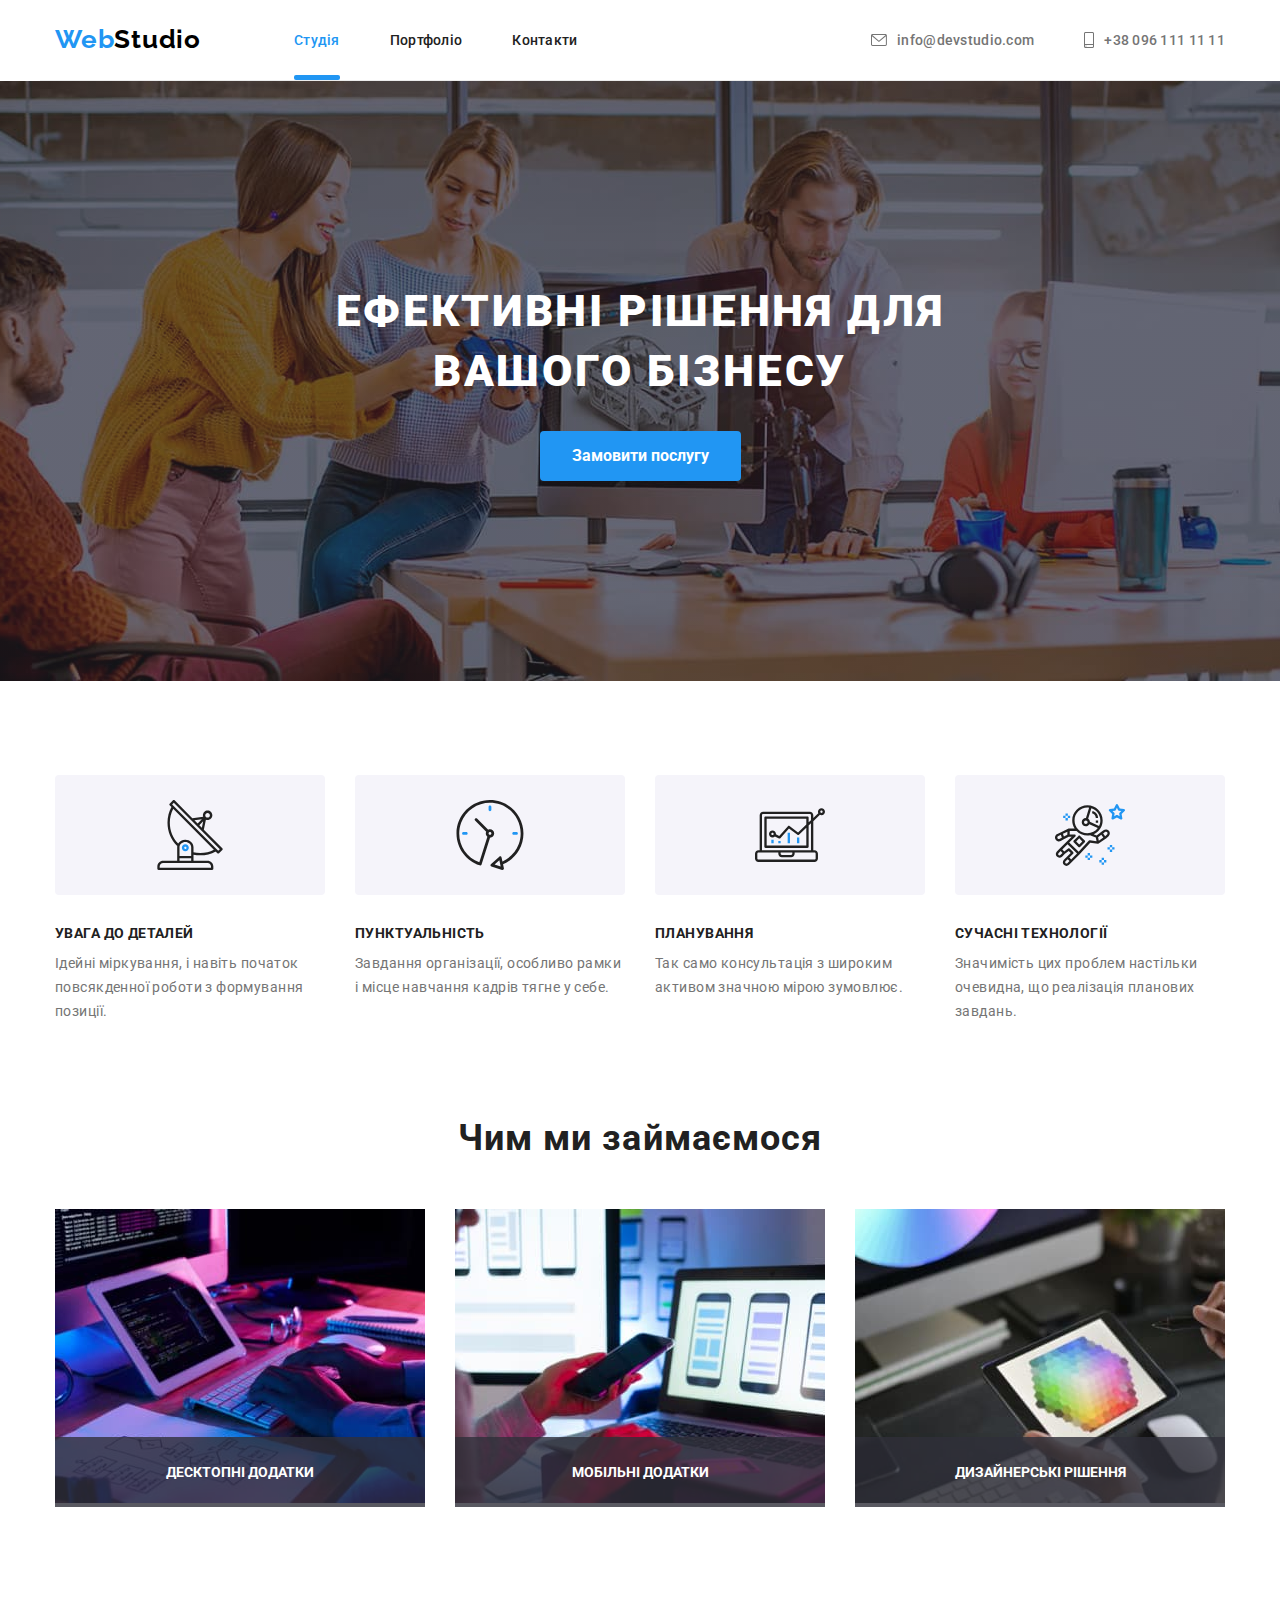
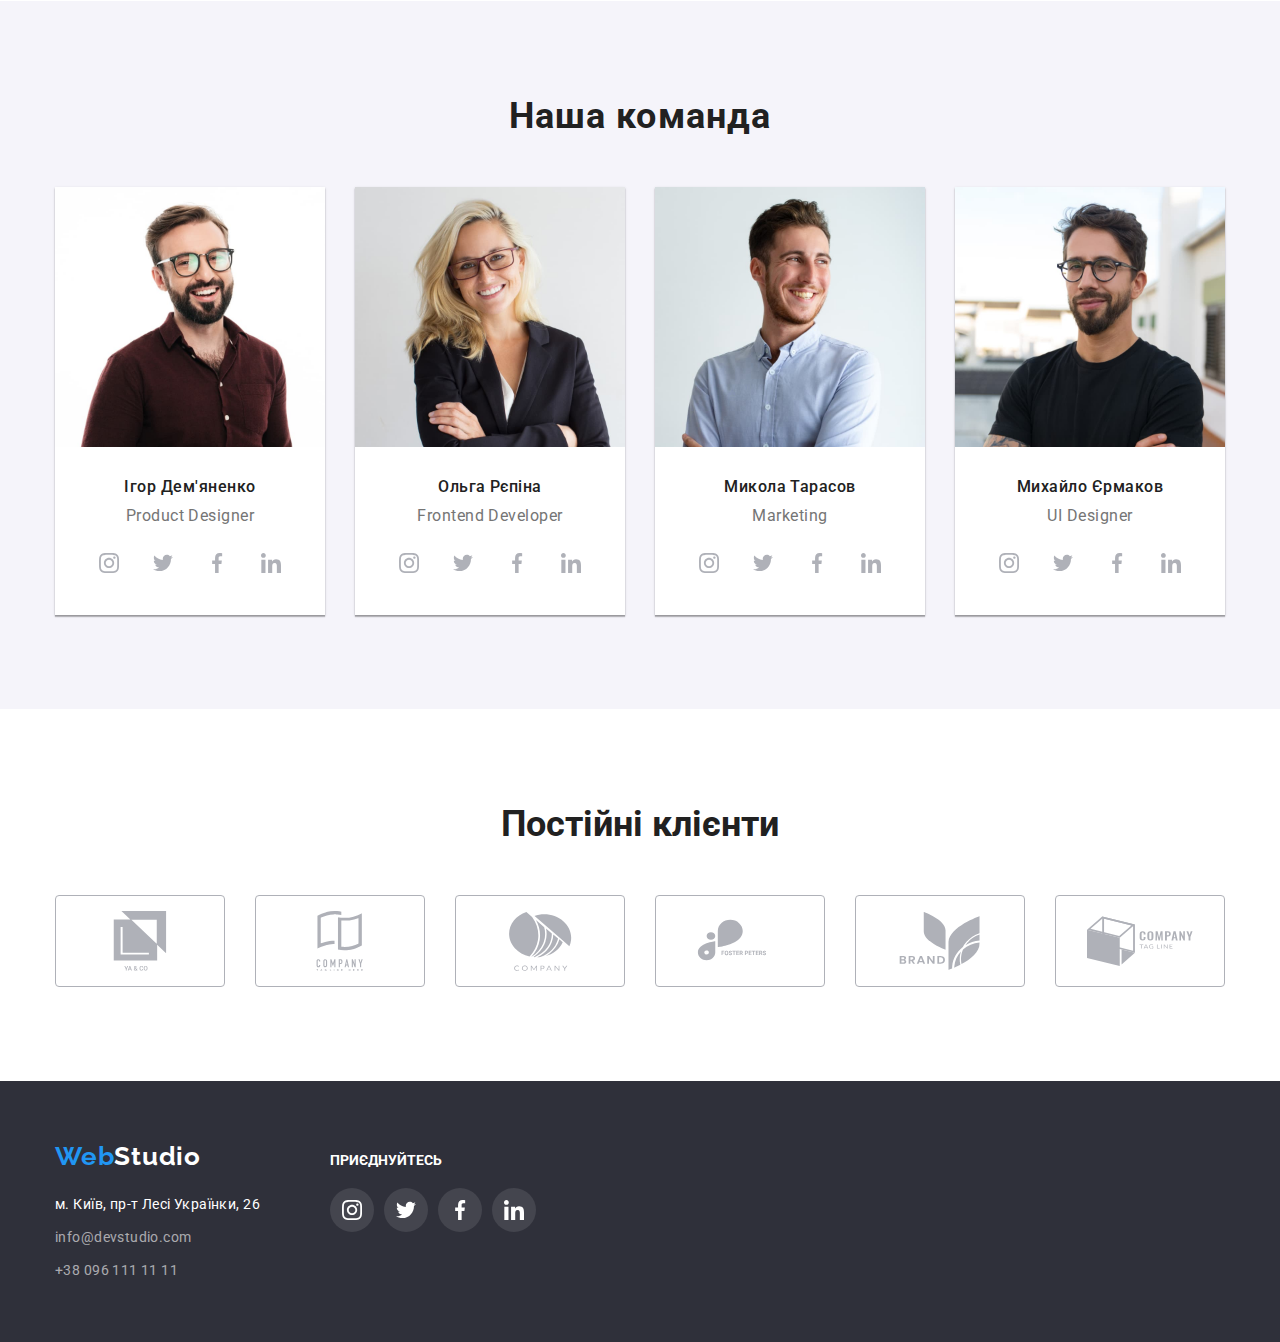
==== commit ab103981: "закінчив" ====
--- a/index.html
+++ b/index.html
@@ -59,7 +59,7 @@
           <section class="hero">
           <div class="container">
             <h1 class="hero-title">Ефективні рішення для вашого бізнесу</h1>
-            <button class="hero-button" type="button">Замовити послугу</button>
+            <button class="hero-button" type="button" data-modal-open>Замовити послугу</button>
           </div>
           </section>
          <!--Блок Наші особливості --Features -->
@@ -320,7 +320,6 @@
       </section>
     </main>
     <!--Блок подвал-->
-    <!-- убрать где надо бкг -->
     <footer class="footer">
       <div class="footer-content container">
         <div class="">
@@ -365,5 +364,15 @@
         </div>  
       </div>
     </footer>
+    <div class="modal-backdrop is-hidden" data-modal>
+      <div class="modal">
+        <div class="close-sign" data-modal-close>
+          <svg class="svg-close" width="20" height="20">
+            <use href="./images/icons.svg#button-close"></use>
+          </svg>  
+        </div>
+        </div>
+    </div>
+    <script src="./js/modal.js"></script>
   </body>
 </html>
--- a/css/styles.css
+++ b/css/styles.css
@@ -696,15 +696,15 @@
   overflow: hidden;
 }
 .portfolio-img-description {
-  background-color: rgba(33, 150, 243, 0.9);
+  display: flex;
+  justify-content: center;
+  align-items: center;
   position: absolute;
   bottom: 0;
   top: 0;
   left: 0;
   right: 0;
-  display: flex;
-  justify-content: center;
-  align-items: center;
+  background-color: rgba(33, 150, 243, 0.9);
   color: var(--hero-color);
   font-weight: 400;
   font-size: 18px;
@@ -750,3 +750,54 @@
 
 /* .portfolio-container-item:nth-child(-n + 3) {
   margin-bottom: 0; */
+
+/* --------------------modal-backdrop------------- */
+  .modal-backdrop {
+    position: fixed;
+    top: 0;
+    bottom: 0;
+    left: 0;
+    right: 0;
+    background-color: rgba(0, 0, 0, 0.8);
+    transition: opacity 250ms, visibility 250ms;
+  }
+  
+  .modal-backdrop.is-hidden .modal {
+    transform: scale(1);
+  }
+  
+  .modal {
+    width: 528px;
+    height: 581px;
+    position: absolute;
+    top: 50%;
+    left: 50%;
+    transform: translate(-50%, -50%);
+    transition: transform 250ms cubic-bezier(0.4, 0, 0.2, 1);
+    background-color: var(--button-filtr-bkg);
+    border-radius: 4px;
+  }
+  
+  .modal .close-sign {
+    display: flex;
+    position: absolute;
+    justify-content: center;
+    align-items: center;
+    top: 10px;
+    right: 10px;
+    width: 30px;
+    height: 30px;
+    border: 1px solid rgba(0, 0, 0, 0.10);
+    border-radius: 50%;
+    cursor: pointer;
+  }
+  
+  .is-hidden {
+    visibility: hidden;
+    opacity: 0;
+    pointer-events: none;
+  }
+  
+  .modal .close-sign .svg-close {
+    fill: var(--header-logo-last-color);
+  }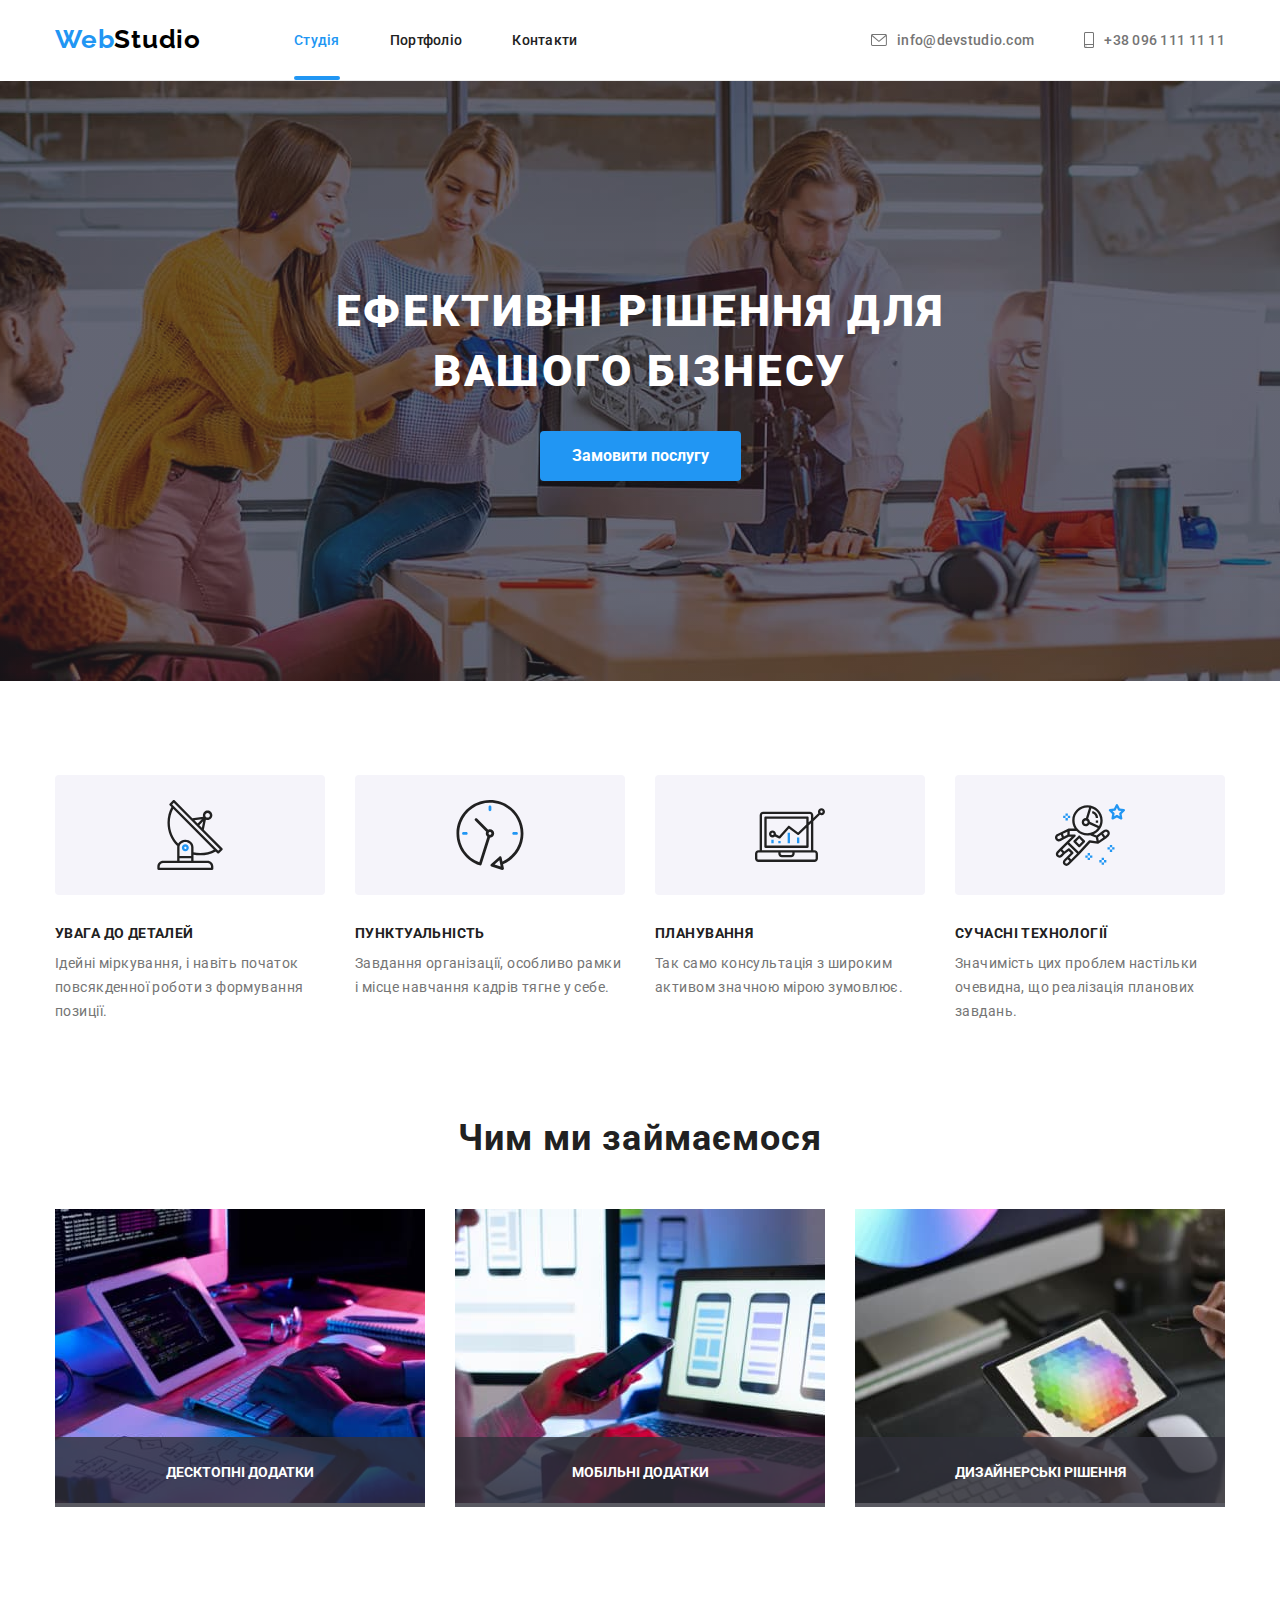
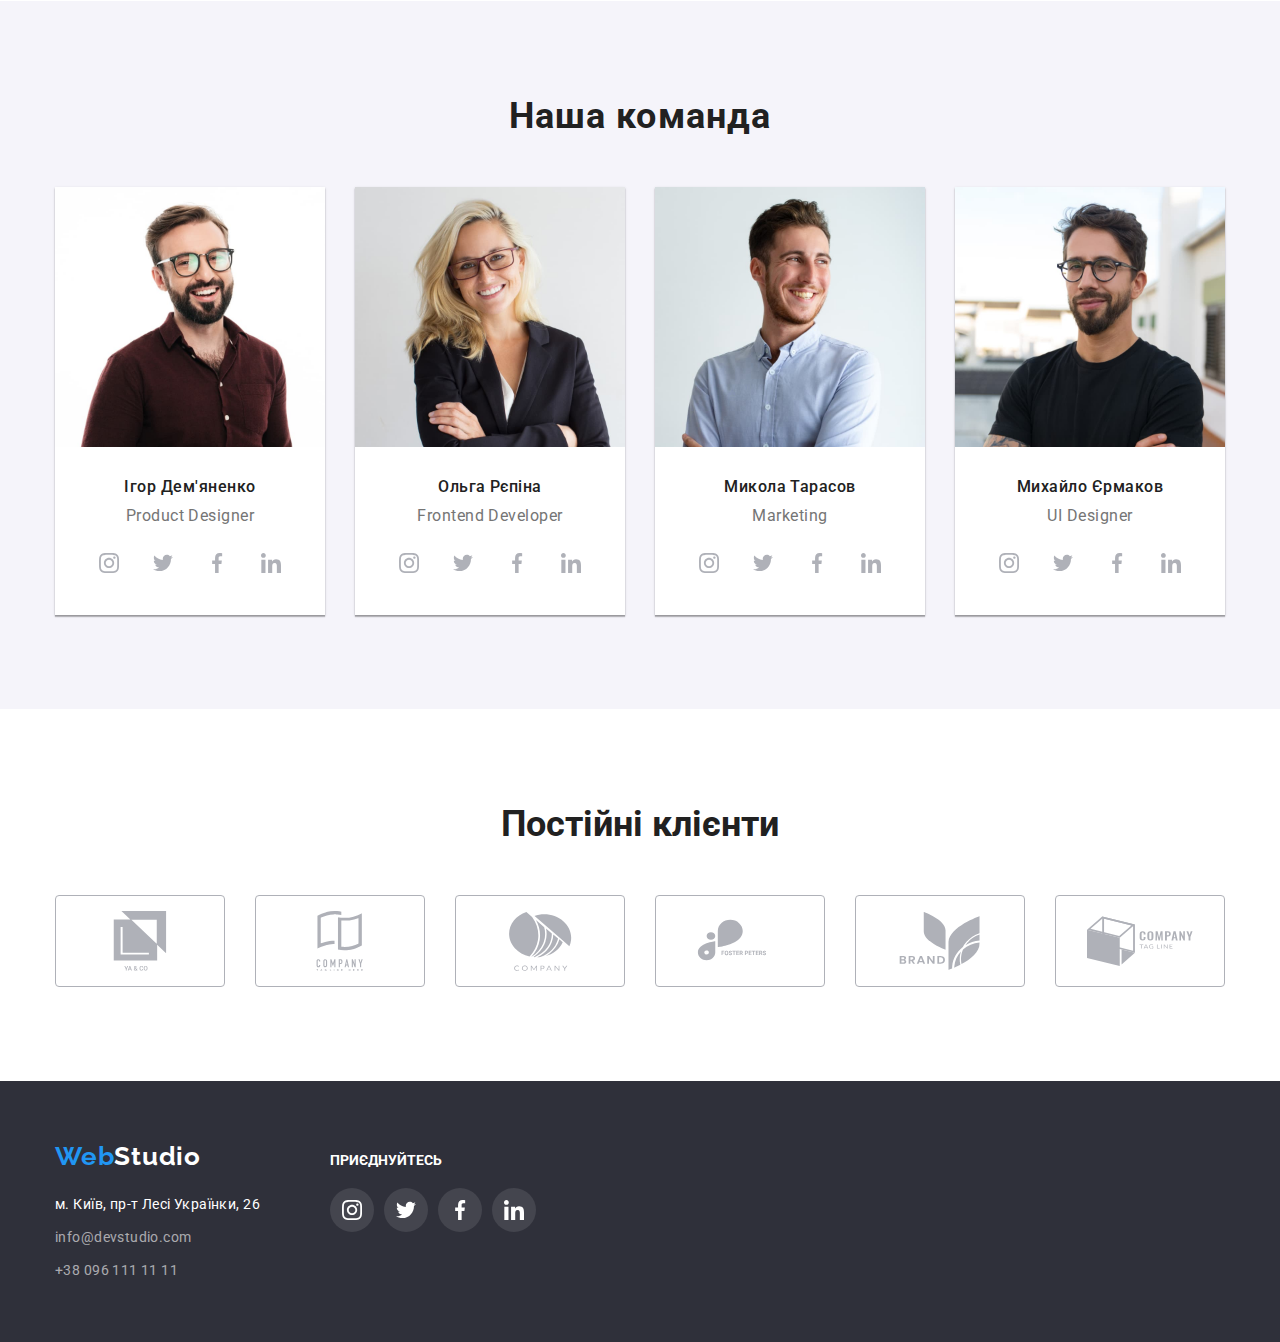
==== commit 6dbf7a45: "переробив 16/11/22 однак одна проблема залишилась" ====
--- a/index.html
+++ b/index.html
@@ -366,11 +366,16 @@
     </footer>
     <div class="modal-backdrop is-hidden" data-modal>
       <div class="modal">
-        <div class="close-sign" data-modal-close>
+        <button class="close-sign" data-modal-close>
           <svg class="svg-close" width="20" height="20">
             <use href="./images/icons.svg#button-close"></use>
           </svg>  
-        </div>
+        </button>
+        <!-- <div class="close-sign" data-modal-close>
+          <svg class="svg-close" width="20" height="20">
+            <use href="./images/icons.svg#button-close"></use>
+          </svg>  
+        </div> -->
         </div>
     </div>
     <script src="./js/modal.js"></script>
--- a/css/styles.css
+++ b/css/styles.css
@@ -113,10 +113,8 @@
   font-size: 14px;
   line-height: calc(16 / 14);
   letter-spacing: 0.02em;
-  transition-duration: 250ms;
-  transition-timing-function: cubic-bezier(0.4, 0, 0.2, 1);
+  transition: color 250ms cubic-bezier(0.4, 0, 0.2, 1);
   position: relative;
-  /* background-color: tomato; */
 }
 
 .header-list-item:not(:last-child) {
@@ -136,11 +134,11 @@
   color: var(--accent-color);
 }
 
-.header-list-link::after {
+/* .header-list-link::after {
   content: " ";
   display: block;
   width: 100%;
-  height: 5px;
+  height: 4px;
   border-radius: 2px;
   background-color: var(--accent-color);
   position: absolute;
@@ -150,12 +148,23 @@
   transition-property: opacity;
   transition-duration: 250ms;
   transition-timing-function: cubic-bezier(0.4, 0, 0.2, 1);
-}
+}  Так сказала ментор - это убрать, хотя в предыдущих проектах 
+такое делали и хотя выглядело абсурдно наравне с активной страницей*/
 .header-list-link:hover:after {
   opacity: 1;
 }
 .active-link::after {
   opacity: 1;
+  content: " ";
+  display: block;
+  width: 100%;
+  height: 4px;
+  border-radius: 2px;
+  background-color: var(--accent-color);
+  position: absolute;
+  left: 0px;
+  bottom: 0px;
+
 }
 .mail-tel-nav {
   display: flex;
@@ -177,8 +186,7 @@
   line-height: calc(16 / 14);
   letter-spacing: 0.02em;
   color: var(--primary-text-color);
-  transition-duration: 250ms;
-  transition-timing-function: cubic-bezier(0.4, 0, 0.2, 1);
+  transition: color 250ms cubic-bezier(0.4, 0, 0.2, 1);
 }
 
 .header-mail-link {
@@ -189,8 +197,7 @@
   line-height: calc(16 / 14);
   letter-spacing: 0.02em;
   color: var(--primary-text-color);
-  transition-duration: 250ms;
-  transition-timing-function: cubic-bezier(0.4, 0, 0.2, 1);
+  transition: color 250ms cubic-bezier(0.4, 0, 0.2, 1);
 }
 
 .svg-mail {
@@ -248,8 +255,7 @@
   border-radius: 4px;
   border: none;
   padding: 10px 32px;
-  transition-duration: 250ms;
-  transition-timing-function: cubic-bezier(0.4, 0, 0.2, 1);
+  transition: background-color 250ms cubic-bezier(0.4, 0, 0.2, 1);
   }
 .hero-button:hover,
 .hero-button:active {
@@ -449,16 +455,15 @@
   justify-content: center;
   background-color: #ffff;
   border-radius: 50%;
-  transition-duration: 250ms;
-  transition-timing-function: cubic-bezier(0.4, 0, 0.2, 1);
+  transition: background-color 250ms cubic-bezier(0.4, 0, 0.2, 1);
 }
 .team-cards-item .social-link:hover {
   background-color: var(--social-fon-active);
 }
 
 .team-cards-item .social-icon {
-  /* fill: red; */
   fill: var(--social-icon);
+  transition: fill 250ms cubic-bezier(0.4, 0, 0.2, 1);
 }
 .team-cards-item .social-link:hover .social-icon {
   fill: var(--hero-color);
@@ -500,8 +505,7 @@
   border-radius: 4px;
   height: 92px;
   color: var(--clients-border);
-  transition-duration: 250ms;
-  transition-timing-function: cubic-bezier(0.4, 0, 0.2, 1);
+  transition: color 250ms cubic-bezier(0.4, 0, 0.2, 1);
 }
 
 .clients-link:hover {
@@ -511,6 +515,8 @@
 /* А здесь без фокуса Карины сработало  */
 .clients-icon-logo {
   fill: currentColor;
+  transition: fill 250ms cubic-bezier(0.4, 0, 0.2, 1);
+
 }
 
 /* footer styles */
@@ -550,8 +556,7 @@
   line-height: calc(24 / 14);
   letter-spacing: 0.03em;
   color: var(--footer-color-list-adress);
-  transition-duration: 250ms;
-  transition-timing-function: cubic-bezier(0.4, 0, 0.2, 1);
+  transition: color 250ms cubic-bezier(0.4, 0, 0.2, 1);
 }
 .footer-list-mail {
   font-style: normal;
@@ -560,8 +565,7 @@
   line-height: calc(24 / 14);
   letter-spacing: 0.03em;
   color: var(--footer-color-list-mail-tel);
-  transition-duration: 250ms;
-  transition-timing-function: cubic-bezier(0.4, 0, 0.2, 1);
+  transition: color 250ms cubic-bezier(0.4, 0, 0.2, 1);
 }
 .footer-list-tel {
   font-style: normal;
@@ -570,8 +574,7 @@
   line-height: calc(24 / 14);
   letter-spacing: 0.03em;
   color: var(--footer-color-list-mail-tel);
-  transition-duration: 250ms;
-  transition-timing-function: cubic-bezier(0.4, 0, 0.2, 1);
+  transition: color 250ms cubic-bezier(0.4, 0, 0.2, 1);
 }
 .footer-list-adress:hover,
 .footer-list-adress:active,
@@ -614,8 +617,7 @@
   justify-content: center;
   background-color: var(--foot-line);
   border-radius: 50%;
-  transition-duration: 250ms;
-  transition-timing-function: cubic-bezier(0.4, 0, 0.2, 1);
+  transition: background-color 250ms cubic-bezier(0.4, 0, 0.2, 1);
 }
 
 .foot-social-net .social-link:hover {
@@ -652,8 +654,7 @@
   cursor: pointer;
   border: none;
   border-radius: 4px;
-  transition-duration: 250ms;
-  transition-timing-function: cubic-bezier(0.4, 0, 0.2, 1);
+  transition: color 250ms cubic-bezier(0.4, 0, 0.2, 1), background-color 250ms cubic-bezier(0.4, 0, 0.2, 1), box-shadow 250ms cubic-bezier(0.4, 0, 0.2, 1);
 }
 .portfolio-menu:not(:last-child) {
   margin-right: 8px;
@@ -709,7 +710,9 @@
   font-weight: 400;
   font-size: 18px;
   line-height: calc(28 / 18);
-  padding: 20px;
+  /* padding: 24px; */
+  padding-left: 24px;
+  padding-right: 24px;
   transform: translateY(100%);
   transition: transform 250ms cubic-bezier(0.4, 0, 0.2, 1);  
 }
@@ -758,8 +761,9 @@
     bottom: 0;
     left: 0;
     right: 0;
-    background-color: rgba(0, 0, 0, 0.8);
-    transition: opacity 250ms, visibility 250ms;
+    opacity: 1;
+    background-color: rgba(0, 0, 0, 0.2);
+    transition: opacity 250ms cubic-bezier(0.4, 0, 0.2, 1);
   }
   
   .modal-backdrop.is-hidden .modal {
@@ -772,7 +776,7 @@
     position: absolute;
     top: 50%;
     left: 50%;
-    transform: translate(-50%, -50%);
+    transform: scale(1) translate(-50%, -50%);
     transition: transform 250ms cubic-bezier(0.4, 0, 0.2, 1);
     background-color: var(--button-filtr-bkg);
     border-radius: 4px;
@@ -783,8 +787,8 @@
     position: absolute;
     justify-content: center;
     align-items: center;
-    top: 10px;
-    right: 10px;
+    top: 8px;
+    right: 8px;
     width: 30px;
     height: 30px;
     border: 1px solid rgba(0, 0, 0, 0.10);
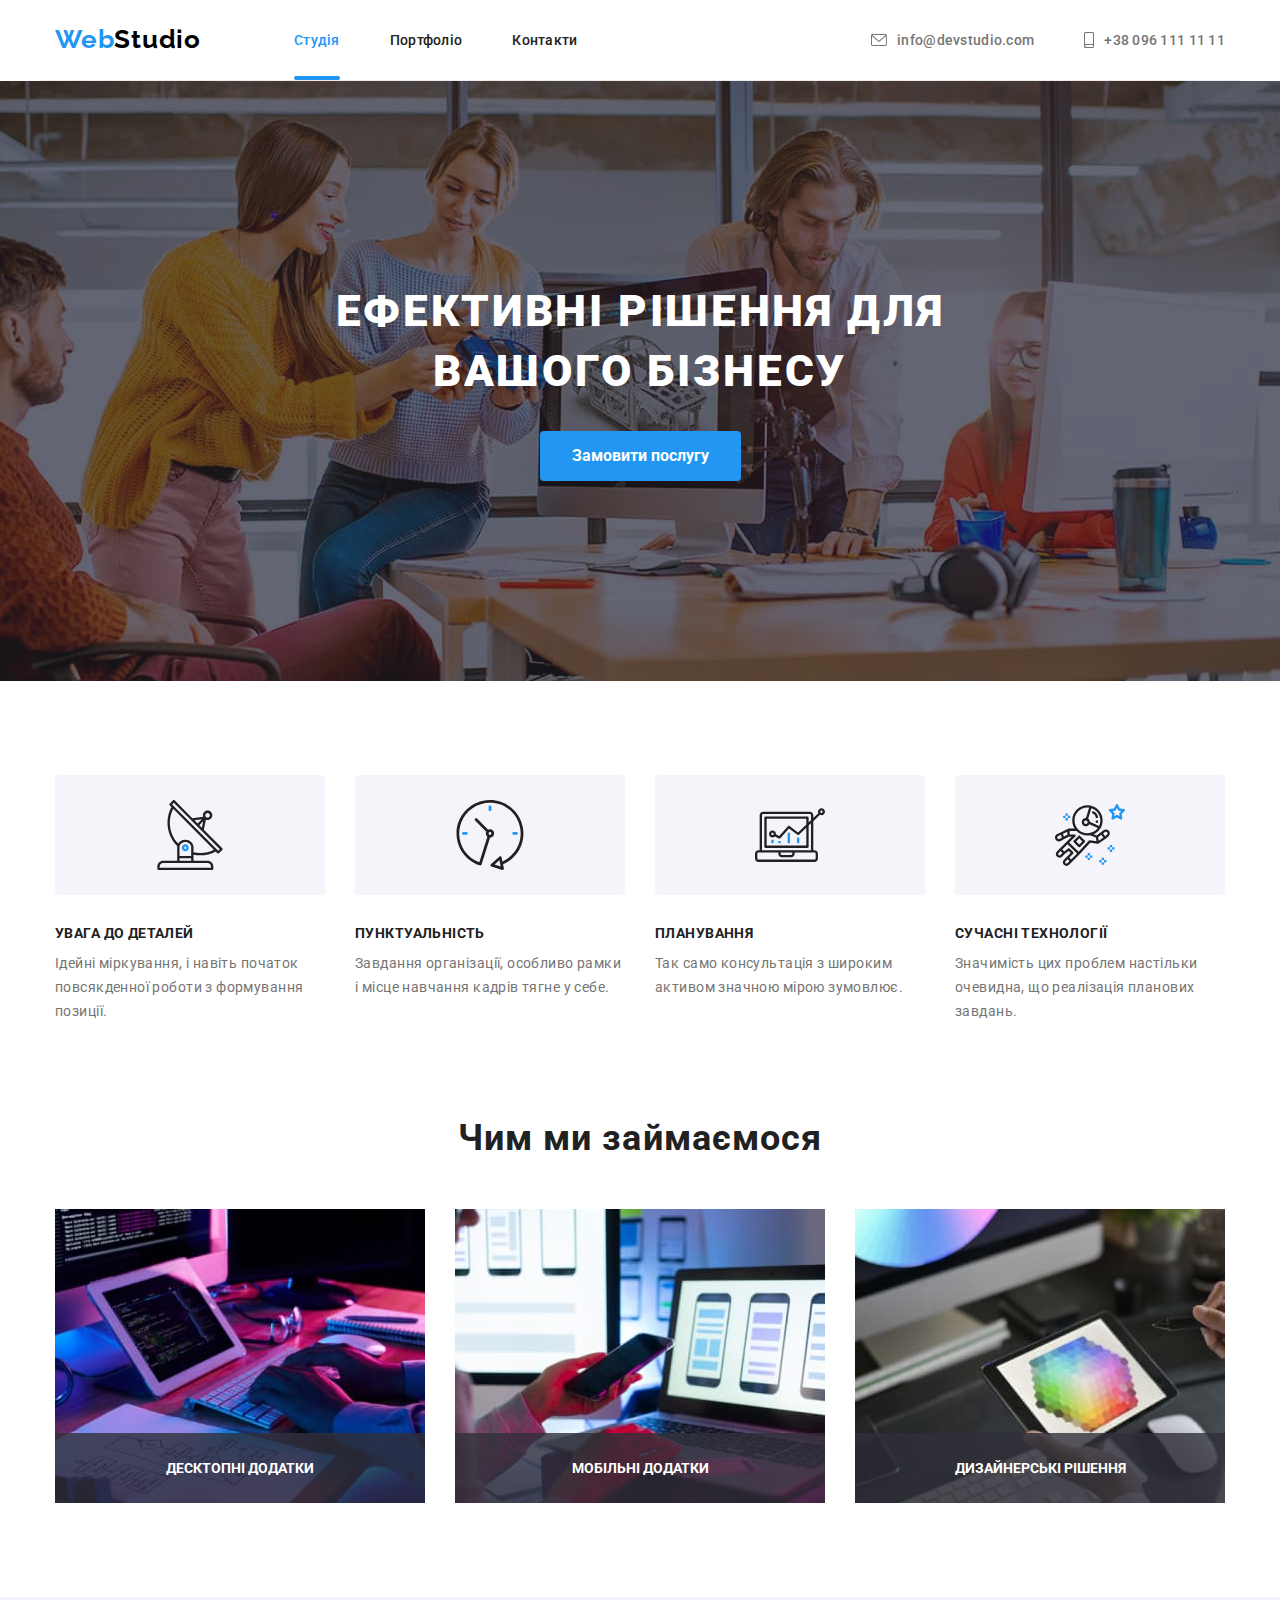
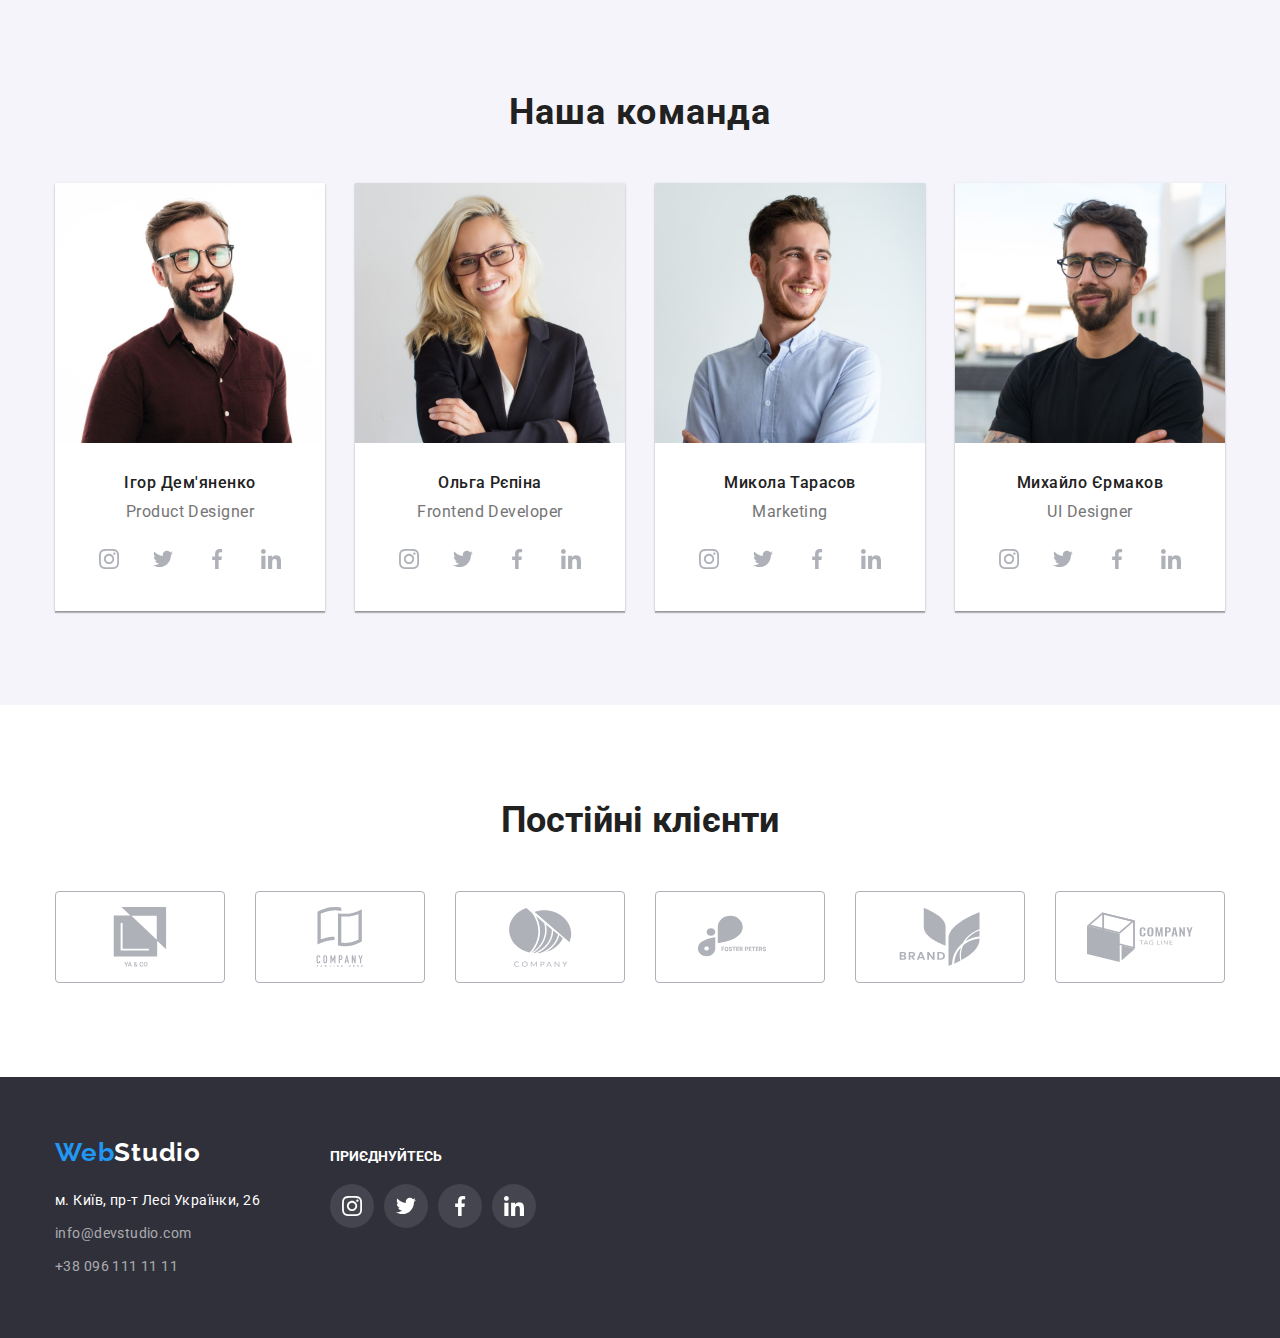
==== commit 18c61148: "останн  виправлення" ====
--- a/index.html
+++ b/index.html
@@ -121,19 +121,15 @@
             <h2 class="title-works">Чим ми займаємося</h2>
             <ul class="works-flex list">
               <li class="works-flex-item">
-                <img src="./images/work1.jpg" alt="Фото рабочего места с клавиатурой" width="370" />
+                <img class="works-img" src="./images/work1.jpg" alt="Фото рабочего места с клавиатурой" width="370" />
                 <h3 class="works-description">Десктопні додатки</h3>
               </li>
               <li class="works-flex-item">
-                <img
-                  src="./images/work2.jpg"
-                  alt="Фото рабочего места с телефоном и ноутом"
-                  width="370"
-                />
+                <img class="works-img" src="./images/work2.jpg" alt="Фото рабочего места с телефоном и ноутом" width="370" />
                 <h3 class="works-description">Мобільні додатки</h3>               
               </li>
               <li class="works-flex-item">
-                <img src="./images/work3.jpg" alt="Фото рабочего места с планшетом" width="370" />
+                <img class="works-img" src="./images/work3.jpg" alt="Фото рабочего места с планшетом" width="370" />
                 <h3 class="works-description">Дизайнерські рішення</h3>
               </li>
             </ul>
--- a/css/styles.css
+++ b/css/styles.css
@@ -352,6 +352,11 @@
 .works-flex-item:nth-child(3n) {
   margin-right: 0;
 }
+.works-img {
+  display: block;
+  width: 100%;
+  height: auto;
+}
 .works-description {
   display: flex;
   justify-content: center;
@@ -369,8 +374,8 @@
   position: absolute;
   bottom: 0;
 }
+
 /* team styles */
-
 .team {
   margin-top: 0;
   margin-bottom: 0;
